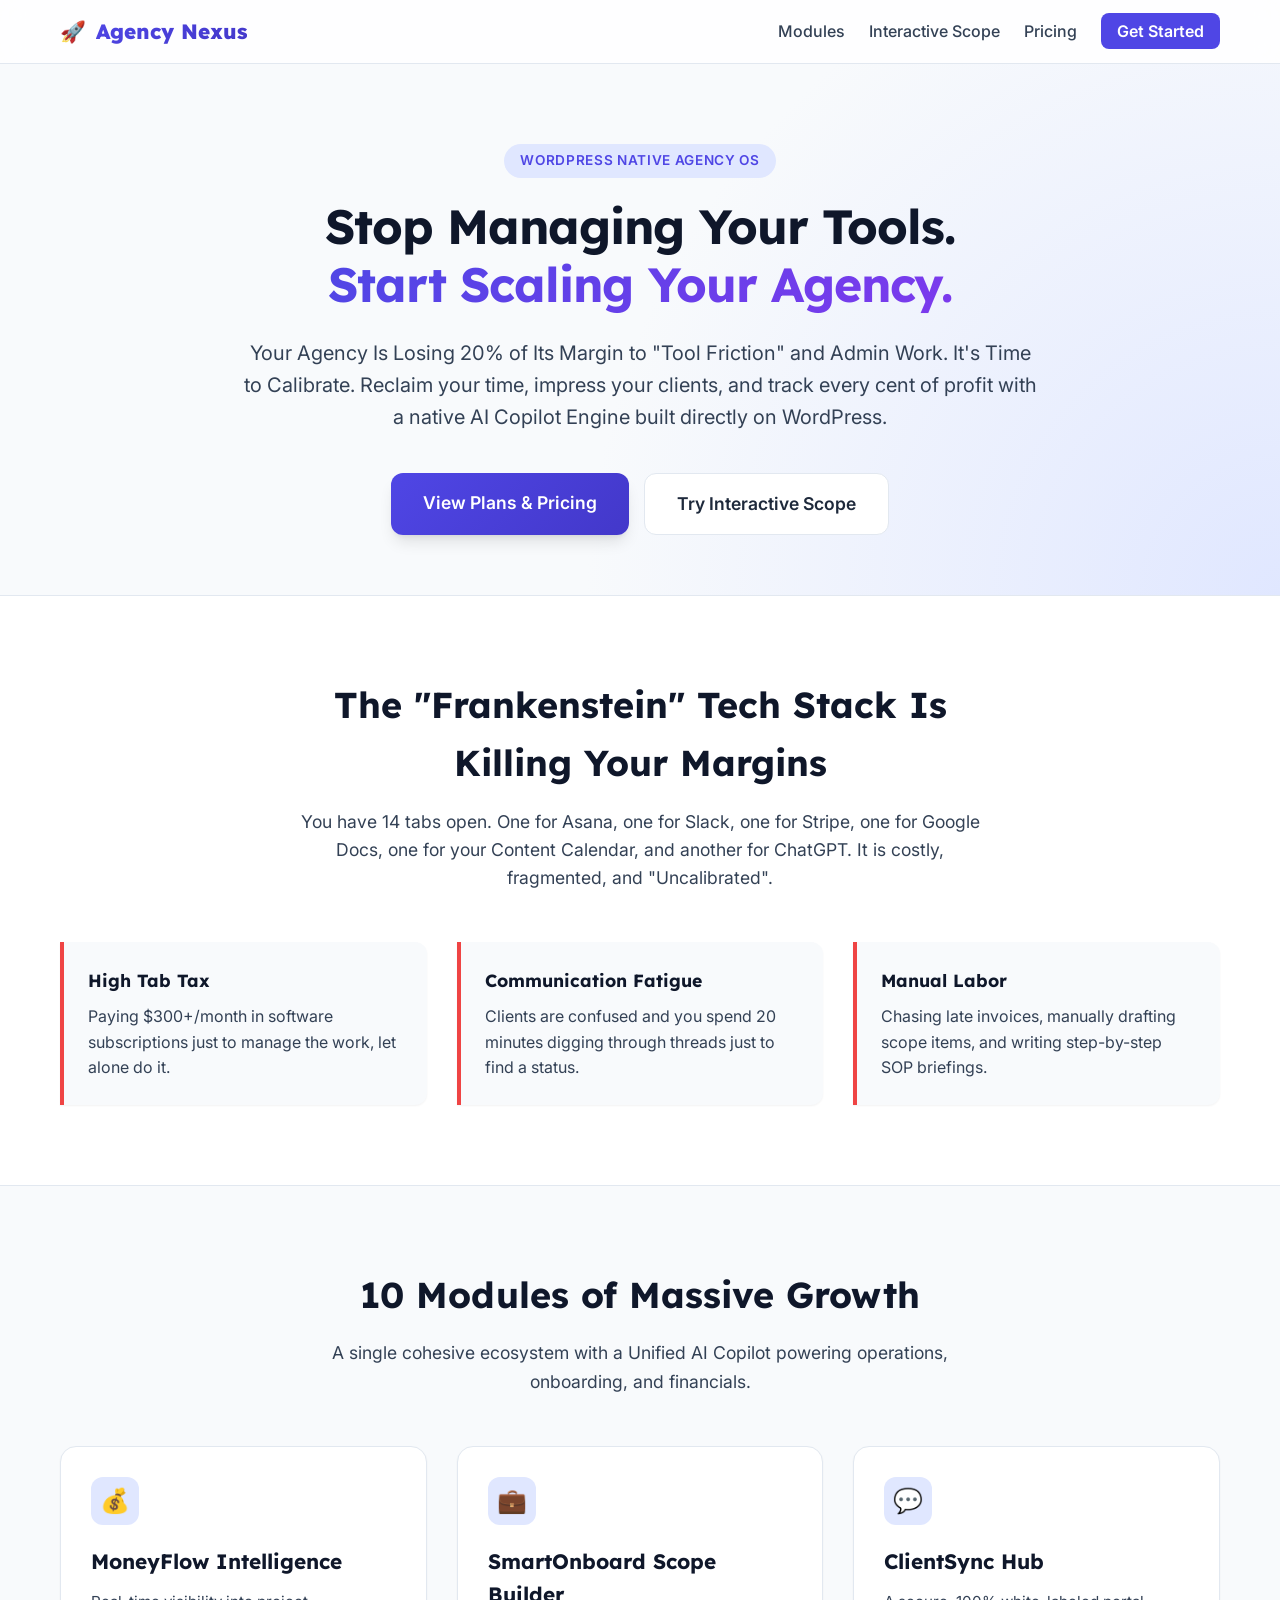
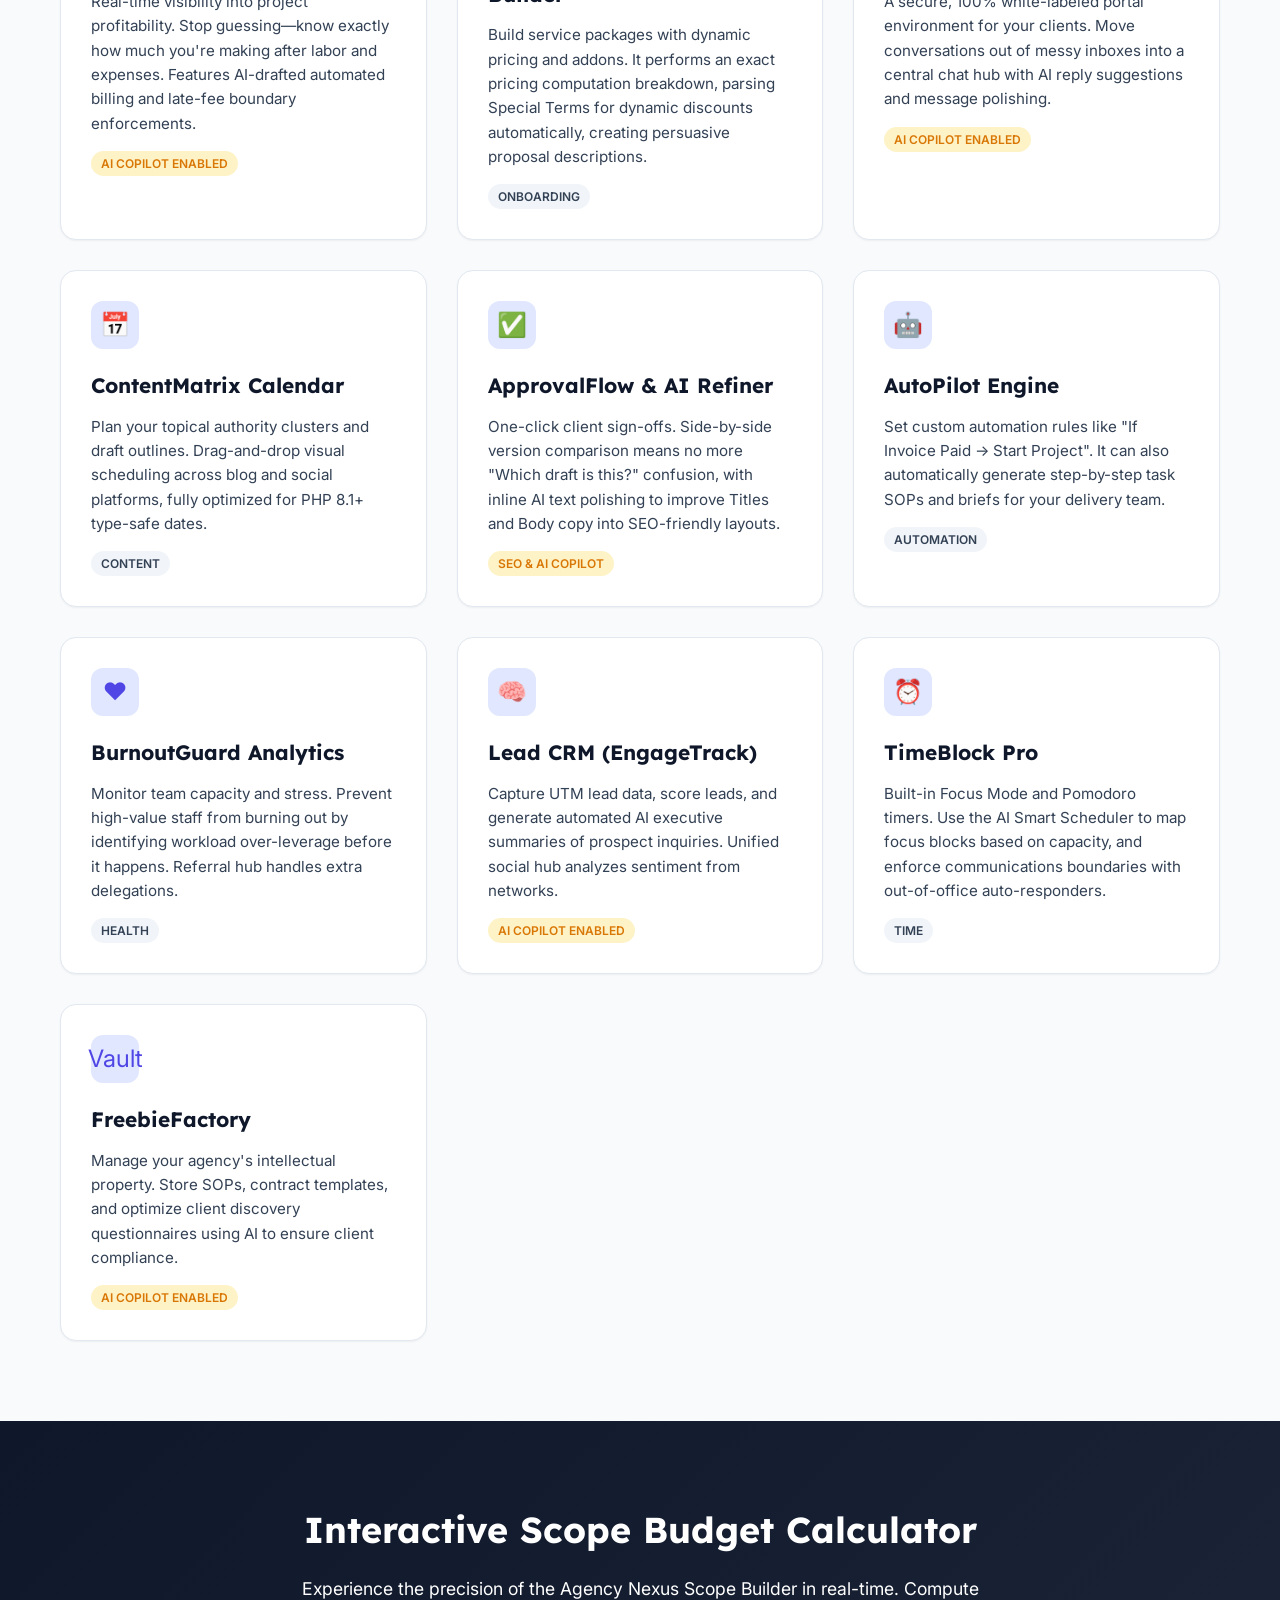
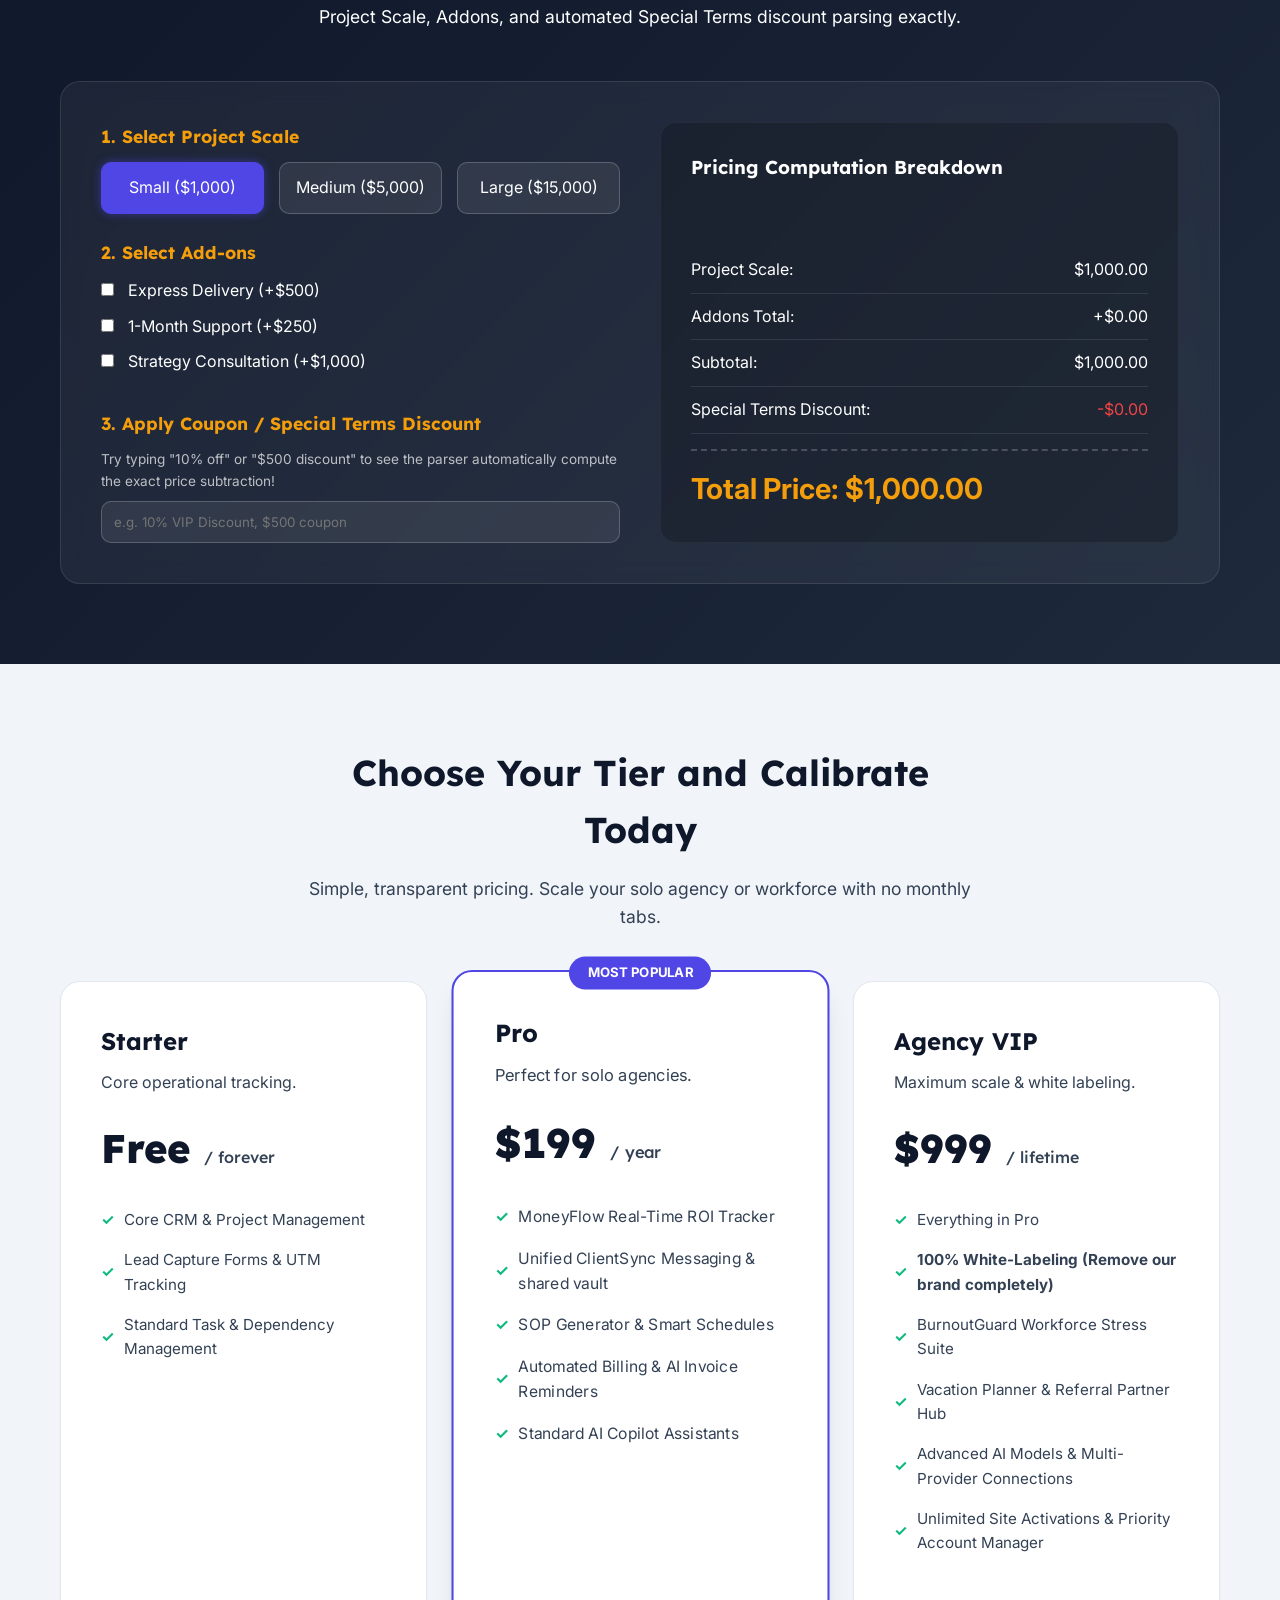
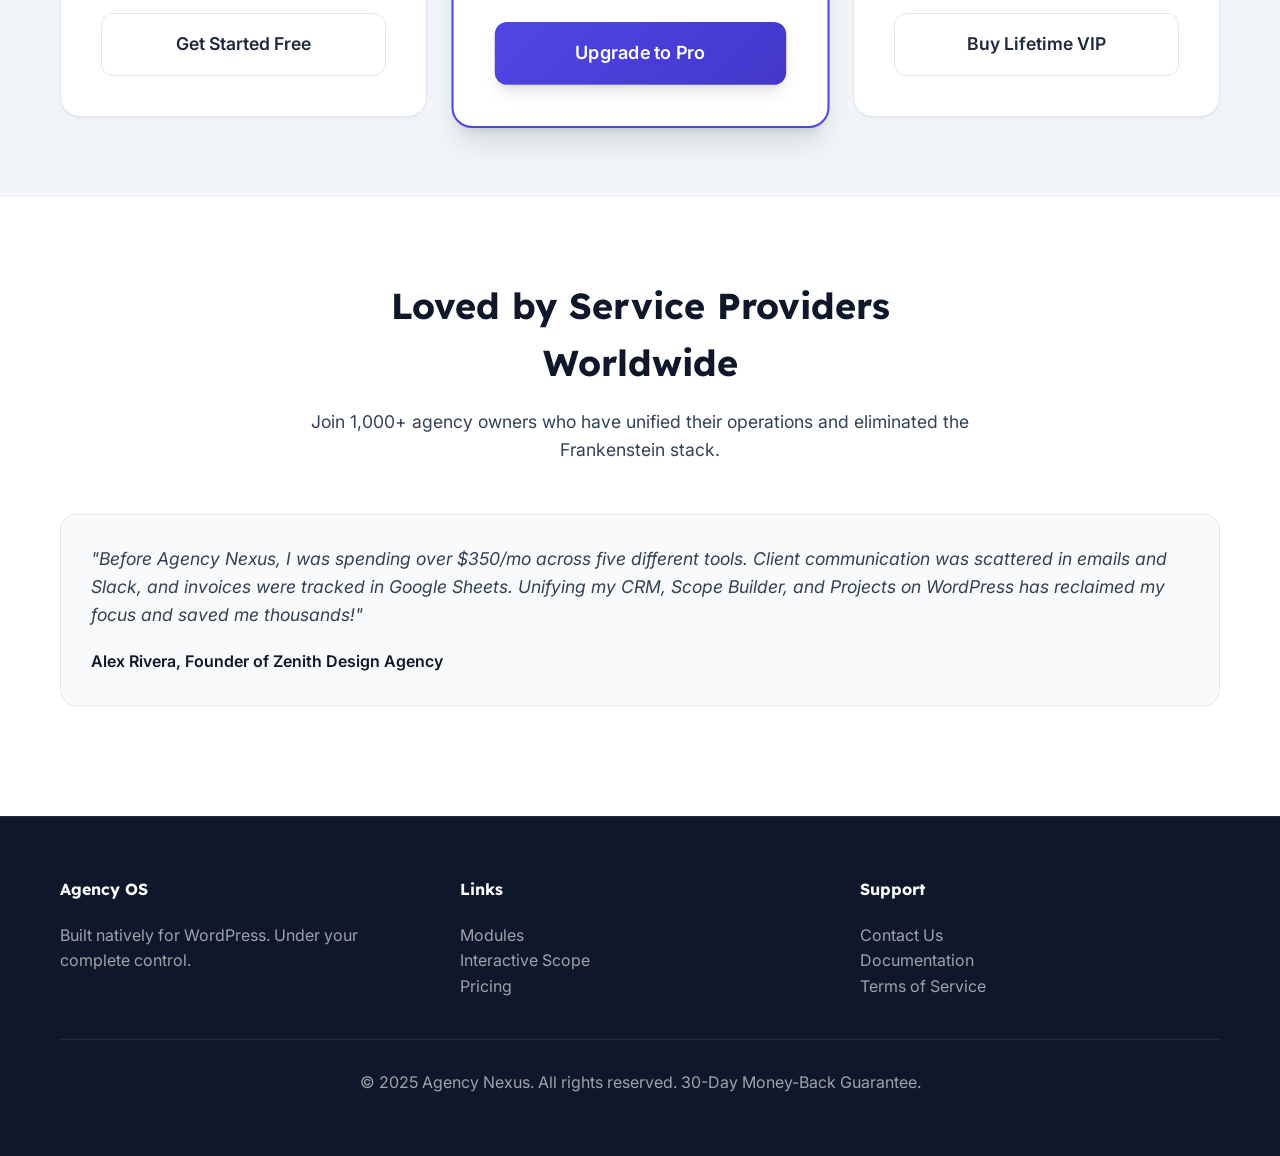
==== sales-marketing/index.html @ b876a7c0 "Comprehensively optimize AI Improve outputs, resolve calendar/invoice deprecations, calculate exact " ====
<!DOCTYPE html>
<html lang="en">
<head>
    <meta charset="UTF-8">
    <meta name="viewport" content="width=device-width, initial-scale=1.0">
    <title>Agency Nexus - The All-in-One Agency OS for WordPress</title>
    <link href="https://fonts.googleapis.com/css2?family=Inter:wght@400;500;600;700&family=Lexend:wght@700;800&display=swap" rel="stylesheet">
    <style>
        :root {
            --slate-50: #f8fafc;
            --slate-100: #f1f5f9;
            --slate-200: #e2e8f0;
            --slate-700: #334155;
            --slate-800: #1e293b;
            --slate-900: #0f172a;
            --indigo-600: #4f46e5;
            --indigo-700: #4338ca;
            --amber-500: #f59e0b;
            --amber-600: #d97706;
            --emerald-500: #10b981;
            --shadow-sm: 0 1px 2px 0 rgb(0 0 0 / 0.05);
            --shadow-md: 0 4px 6px -1px rgb(0 0 0 / 0.1), 0 2px 4px -2px rgb(0 0 0 / 0.1);
            --shadow-lg: 0 10px 15px -3px rgb(0 0 0 / 0.1), 0 4px 6px -4px rgb(0 0 0 / 0.1);
            --shadow-xl: 0 20px 25px -5px rgb(0 0 0 / 0.1), 0 8px 10px -6px rgb(0 0 0 / 0.1);
        }

        * {
            box-sizing: border-box;
            margin: 0;
            padding: 0;
        }

        body {
            font-family: 'Inter', sans-serif;
            color: var(--slate-700);
            background-color: var(--slate-50);
            line-height: 1.6;
            -webkit-font-smoothing: antialiased;
        }

        h1, h2, h3, h4 {
            font-family: 'Lexend', sans-serif;
            color: var(--slate-900);
            font-weight: 700;
        }

        .container {
            max-width: 1200px;
            margin: 0 auto;
            padding: 0 20px;
        }

        /* HEADER */
        header {
            background-color: rgba(255, 255, 255, 0.8);
            backdrop-filter: blur(12px);
            border-bottom: 1px solid var(--slate-200);
            position: sticky;
            top: 0;
            z-index: 50;
            padding: 15px 0;
        }

        header .nav-container {
            display: flex;
            justify-content: space-between;
            align-items: center;
        }

        .logo {
            display: flex;
            align-items: center;
            gap: 10px;
            font-size: 1.3rem;
            color: var(--slate-900);
            text-decoration: none;
            font-family: 'Lexend', sans-serif;
            font-weight: 800;
        }

        .logo span {
            background: linear-gradient(135deg, var(--indigo-600), var(--indigo-700));
            -webkit-background-clip: text;
            -webkit-text-fill-color: transparent;
        }

        header nav a {
            color: var(--slate-700);
            text-decoration: none;
            font-weight: 500;
            margin-left: 20px;
            transition: color 0.2s;
        }

        header nav a:hover {
            color: var(--indigo-600);
        }

        .cta-header-btn {
            background: var(--indigo-600);
            color: white;
            padding: 8px 16px;
            border-radius: 8px;
            text-decoration: none;
            font-weight: 600;
            transition: background-color 0.2s;
        }

        .cta-header-btn:hover {
            background: var(--indigo-700);
            color: white;
        }

        /* HERO SECTION */
        .hero {
            padding: 80px 0 60px 0;
            background: radial-gradient(circle at 100% 100%, #e0e7ff 0%, var(--slate-50) 50%);
            text-align: center;
        }

        .badge-promo {
            display: inline-block;
            background-color: #e0e7ff;
            color: var(--indigo-600);
            font-size: 0.85rem;
            font-weight: 600;
            padding: 6px 16px;
            border-radius: 9999px;
            margin-bottom: 20px;
            letter-spacing: 0.05em;
            text-transform: uppercase;
        }

        .hero h1 {
            font-size: 3rem;
            line-height: 1.2;
            margin-bottom: 24px;
            letter-spacing: -0.02em;
        }

        .hero h1 span {
            background: linear-gradient(135deg, var(--indigo-600), #7c3aed);
            -webkit-background-clip: text;
            -webkit-text-fill-color: transparent;
        }

        .hero p {
            font-size: 1.25rem;
            color: var(--slate-700);
            max-width: 800px;
            margin: 0 auto 40px auto;
        }

        .cta-group {
            display: flex;
            gap: 15px;
            justify-content: center;
            flex-wrap: wrap;
        }

        .btn-primary {
            background: linear-gradient(135deg, var(--indigo-600), var(--indigo-700));
            color: white;
            padding: 16px 32px;
            border-radius: 12px;
            font-size: 1.1rem;
            font-weight: 600;
            text-decoration: none;
            box-shadow: var(--shadow-lg);
            transition: transform 0.2s, box-shadow 0.2s;
        }

        .btn-primary:hover {
            transform: translateY(-2px);
            box-shadow: var(--shadow-xl);
        }

        .btn-secondary {
            background: white;
            color: var(--slate-800);
            border: 1px solid var(--slate-200);
            padding: 16px 32px;
            border-radius: 12px;
            font-size: 1.1rem;
            font-weight: 600;
            text-decoration: none;
            transition: background-color 0.2s, border-color 0.2s;
        }

        .btn-secondary:hover {
            background-color: var(--slate-100);
            border-color: var(--slate-700);
        }

        /* PROBLEM SECTION */
        .problem-section {
            padding: 80px 0;
            background-color: white;
            border-top: 1px solid var(--slate-200);
            border-bottom: 1px solid var(--slate-200);
        }

        .section-header {
            text-align: center;
            max-width: 700px;
            margin: 0 auto 50px auto;
        }

        .section-header h2 {
            font-size: 2.25rem;
            margin-bottom: 16px;
        }

        .section-header p {
            font-size: 1.1rem;
            color: var(--slate-700);
        }

        .problem-grid {
            display: grid;
            grid-template-columns: repeat(auto-fit, minmax(280px, 1fr));
            gap: 30px;
        }

        .problem-card {
            background-color: var(--slate-50);
            border-left: 4px solid #ef4444;
            padding: 24px;
            border-radius: 0 12px 12px 0;
            box-shadow: var(--shadow-sm);
        }

        .problem-card h4 {
            font-size: 1.1rem;
            color: var(--slate-900);
            margin-bottom: 10px;
        }

        /* FEATURES SECTION */
        .features-section {
            padding: 80px 0;
        }

        .features-grid {
            display: grid;
            grid-template-columns: repeat(auto-fit, minmax(340px, 1fr));
            gap: 30px;
        }

        .feature-card {
            background-color: white;
            border: 1px solid var(--slate-200);
            border-radius: 16px;
            padding: 30px;
            box-shadow: var(--shadow-sm);
            transition: transform 0.2s, box-shadow 0.2s;
        }

        .feature-card:hover {
            transform: translateY(-4px);
            box-shadow: var(--shadow-lg);
            border-color: var(--indigo-600);
        }

        .feature-icon {
            display: inline-flex;
            align-items: center;
            justify-content: center;
            width: 48px;
            height: 48px;
            background-color: #e0e7ff;
            color: var(--indigo-600);
            border-radius: 12px;
            font-size: 1.5rem;
            margin-bottom: 20px;
        }

        .feature-card h3 {
            font-size: 1.3rem;
            margin-bottom: 12px;
        }

        .feature-card p {
            color: var(--slate-700);
            font-size: 0.95rem;
        }

        .feature-tag {
            display: inline-block;
            background-color: var(--slate-100);
            color: var(--slate-700);
            font-size: 0.75rem;
            font-weight: 600;
            padding: 3px 10px;
            border-radius: 9999px;
            margin-top: 15px;
            text-transform: uppercase;
        }

        .feature-tag-ai {
            background-color: #fef3c7;
            color: var(--amber-600);
        }

        /* INTERACTIVE SCOPE CALCULATOR */
        .calculator-section {
            padding: 80px 0;
            background: linear-gradient(135deg, var(--slate-900), var(--slate-800));
            color: white;
        }

        .calculator-section h2, .calculator-section p, .calculator-section h3 {
            color: white;
        }

        .calculator-wrapper {
            background-color: rgba(255, 255, 255, 0.05);
            backdrop-filter: blur(10px);
            border: 1px solid rgba(255, 255, 255, 0.1);
            border-radius: 20px;
            padding: 40px;
            margin-top: 40px;
            display: grid;
            grid-template-columns: 1fr 1fr;
            gap: 40px;
        }

        @media (max-width: 768px) {
            .calculator-wrapper {
                grid-template-columns: 1fr;
            }
        }

        .calc-form {
            display: flex;
            flex-direction: column;
            gap: 24px;
        }

        .calc-group h4 {
            font-family: 'Lexend', sans-serif;
            font-size: 1.1rem;
            margin-bottom: 12px;
            color: var(--amber-500);
        }

        .calc-options-grid {
            display: grid;
            grid-template-columns: repeat(3, 1fr);
            gap: 15px;
        }

        .calc-radio {
            position: relative;
        }

        .calc-radio input {
            position: absolute;
            opacity: 0;
            cursor: pointer;
        }

        .calc-radio-label {
            display: block;
            background-color: rgba(255, 255, 255, 0.08);
            border: 1px solid rgba(255, 255, 255, 0.2);
            border-radius: 10px;
            padding: 12px;
            text-align: center;
            cursor: pointer;
            transition: all 0.2s;
        }

        .calc-radio input:checked + .calc-radio-label {
            background-color: var(--indigo-600);
            border-color: var(--indigo-600);
            box-shadow: 0 0 10px rgba(79, 70, 229, 0.5);
        }

        .calc-checkbox {
            display: block;
            margin-bottom: 10px;
            cursor: pointer;
            user-select: none;
        }

        .calc-checkbox input {
            margin-right: 10px;
        }

        .calc-input {
            width: 100%;
            background-color: rgba(255, 255, 255, 0.08);
            border: 1px solid rgba(255, 255, 255, 0.2);
            color: white;
            padding: 12px;
            border-radius: 10px;
            font-family: 'Inter', sans-serif;
        }

        .calc-result-panel {
            background-color: rgba(0, 0, 0, 0.2);
            border-radius: 16px;
            padding: 30px;
            display: flex;
            flex-direction: column;
            justify-content: space-between;
            border: 1px solid rgba(255, 255, 255, 0.05);
        }

        .calc-breakdown-row {
            display: flex;
            justify-content: space-between;
            padding: 10px 0;
            border-bottom: 1px solid rgba(255, 255, 255, 0.1);
        }

        .calc-breakdown-row:last-child {
            border-bottom: none;
        }

        .calc-breakdown-total {
            font-size: 1.8rem;
            color: var(--amber-500);
            font-weight: 700;
            margin-top: 15px;
            padding-top: 15px;
            border-top: 2px dashed rgba(255, 255, 255, 0.2);
        }

        /* PRICING SECTION */
        .pricing-section {
            padding: 80px 0;
            background-color: var(--slate-100);
        }

        .pricing-grid {
            display: grid;
            grid-template-columns: repeat(auto-fit, minmax(300px, 1fr));
            gap: 30px;
            align-items: stretch;
            margin-top: 40px;
        }

        .pricing-card {
            background-color: white;
            border: 1px solid var(--slate-200);
            border-radius: 20px;
            padding: 40px;
            position: relative;
            display: flex;
            flex-direction: column;
            justify-content: space-between;
            box-shadow: var(--shadow-sm);
        }

        .pricing-card.popular {
            border: 2px solid var(--indigo-600);
            transform: scale(1.03);
            box-shadow: var(--shadow-xl);
            z-index: 10;
        }

        @media (max-width: 768px) {
            .pricing-card.popular {
                transform: none;
            }
        }

        .popular-badge {
            position: absolute;
            top: -15px;
            left: 50%;
            transform: translateX(-50%);
            background-color: var(--indigo-600);
            color: white;
            font-size: 0.8rem;
            font-weight: 700;
            padding: 6px 18px;
            border-radius: 9999px;
            text-transform: uppercase;
        }

        .pricing-header h3 {
            font-size: 1.5rem;
            margin-bottom: 10px;
        }

        .pricing-price {
            font-size: 2.5rem;
            font-weight: 800;
            color: var(--slate-900);
            margin: 20px 0;
            font-family: 'Lexend', sans-serif;
        }

        .pricing-price span {
            font-size: 1rem;
            font-weight: 500;
            color: var(--slate-700);
        }

        .pricing-features {
            list-style: none;
            margin-bottom: 30px;
            flex-grow: 1;
        }

        .pricing-features li {
            padding: 8px 0;
            display: flex;
            align-items: center;
            gap: 10px;
            font-size: 0.95rem;
        }

        .pricing-features li::before {
            content: '✓';
            color: var(--emerald-500);
            font-weight: 700;
        }

        /* TESTIMONIALS */
        .testimonials {
            padding: 80px 0;
            background-color: white;
        }

        .testimonial-card {
            background-color: var(--slate-50);
            border: 1px solid var(--slate-200);
            border-radius: 16px;
            padding: 30px;
            margin-bottom: 30px;
        }

        .testimonial-text {
            font-style: italic;
            margin-bottom: 20px;
            font-size: 1.1rem;
        }

        .testimonial-author {
            font-weight: 600;
            color: var(--slate-900);
        }

        /* FOOTER */
        footer {
            background-color: var(--slate-900);
            color: rgba(255, 255, 255, 0.6);
            padding: 60px 0;
            border-top: 1px solid var(--slate-800);
        }

        footer h4 {
            color: white;
            margin-bottom: 20px;
        }

        footer a {
            color: rgba(255, 255, 255, 0.6);
            text-decoration: none;
            transition: color 0.2s;
        }

        footer a:hover {
            color: white;
        }

        footer .footer-grid {
            display: grid;
            grid-template-columns: repeat(auto-fit, minmax(200px, 1fr));
            gap: 40px;
            margin-bottom: 40px;
        }

        footer .footer-bottom {
            text-align: center;
            border-top: 1px solid var(--slate-800);
            padding-top: 30px;
        }
    </style>
</head>
<body>

    <!-- HEADER -->
    <header>
        <div class="container nav-container">
            <a href="#" class="logo">🚀 <span>Agency Nexus</span></a>
            <nav>
                <a href="#features">Modules</a>
                <a href="#calculator">Interactive Scope</a>
                <a href="#pricing">Pricing</a>
                <a href="#pricing" class="cta-header-btn">Get Started</a>
            </nav>
        </div>
    </header>

    <!-- HERO -->
    <section class="hero">
        <div class="container">
            <span class="badge-promo">WordPress Native Agency OS</span>
            <h1>Stop Managing Your Tools.<br><span>Start Scaling Your Agency.</span></h1>
            <p>Your Agency Is Losing 20% of Its Margin to "Tool Friction" and Admin Work. It's Time to Calibrate. Reclaim your time, impress your clients, and track every cent of profit with a native AI Copilot Engine built directly on WordPress.</p>
            <div class="cta-group">
                <a href="#pricing" class="btn-primary">View Plans & Pricing</a>
                <a href="#calculator" class="btn-secondary">Try Interactive Scope</a>
            </div>
        </div>
    </section>

    <!-- PROBLEM -->
    <section class="problem-section">
        <div class="container">
            <div class="section-header">
                <h2>The "Frankenstein" Tech Stack Is Killing Your Margins</h2>
                <p>You have 14 tabs open. One for Asana, one for Slack, one for Stripe, one for Google Docs, one for your Content Calendar, and another for ChatGPT. It is costly, fragmented, and "Uncalibrated".</p>
            </div>
            <div class="problem-grid">
                <div class="problem-card">
                    <h4>High Tab Tax</h4>
                    <p>Paying $300+/month in software subscriptions just to manage the work, let alone do it.</p>
                </div>
                <div class="problem-card">
                    <h4>Communication Fatigue</h4>
                    <p>Clients are confused and you spend 20 minutes digging through threads just to find a status.</p>
                </div>
                <div class="problem-card">
                    <h4>Manual Labor</h4>
                    <p>Chasing late invoices, manually drafting scope items, and writing step-by-step SOP briefings.</p>
                </div>
            </div>
        </div>
    </section>

    <!-- FEATURES -->
    <section id="features" class="features-section">
        <div class="container">
            <div class="section-header">
                <h2>10 Modules of Massive Growth</h2>
                <p>A single cohesive ecosystem with a Unified AI Copilot powering operations, onboarding, and financials.</p>
            </div>
            <div class="features-grid">
                <div class="feature-card">
                    <div class="feature-icon">💰</div>
                    <h3>MoneyFlow Intelligence</h3>
                    <p>Real-time visibility into project profitability. Stop guessing—know exactly how much you're making after labor and expenses. Features AI-drafted automated billing and late-fee boundary enforcements.</p>
                    <span class="feature-tag feature-tag-ai">AI CoPilot Enabled</span>
                </div>
                <div class="feature-card">
                    <div class="feature-icon">💼</div>
                    <h3>SmartOnboard Scope Builder</h3>
                    <p>Build service packages with dynamic pricing and addons. It performs an exact pricing computation breakdown, parsing Special Terms for dynamic discounts automatically, creating persuasive proposal descriptions.</p>
                    <span class="feature-tag">Onboarding</span>
                </div>
                <div class="feature-card">
                    <div class="feature-icon">💬</div>
                    <h3>ClientSync Hub</h3>
                    <p>A secure, 100% white-labeled portal environment for your clients. Move conversations out of messy inboxes into a central chat hub with AI reply suggestions and message polishing.</p>
                    <span class="feature-tag feature-tag-ai">AI CoPilot Enabled</span>
                </div>
                <div class="feature-card">
                    <div class="feature-icon">📅</div>
                    <h3>ContentMatrix Calendar</h3>
                    <p>Plan your topical authority clusters and draft outlines. Drag-and-drop visual scheduling across blog and social platforms, fully optimized for PHP 8.1+ type-safe dates.</p>
                    <span class="feature-tag">Content</span>
                </div>
                <div class="feature-card">
                    <div class="feature-icon">✅</div>
                    <h3>ApprovalFlow & AI Refiner</h3>
                    <p>One-click client sign-offs. Side-by-side version comparison means no more "Which draft is this?" confusion, with inline AI text polishing to improve Titles and Body copy into SEO-friendly layouts.</p>
                    <span class="feature-tag feature-tag-ai">SEO & AI CoPilot</span>
                </div>
                <div class="feature-card">
                    <div class="feature-icon">🤖</div>
                    <h3>AutoPilot Engine</h3>
                    <p>Set custom automation rules like "If Invoice Paid -> Start Project". It can also automatically generate step-by-step task SOPs and briefs for your delivery team.</p>
                    <span class="feature-tag">Automation</span>
                </div>
                <div class="feature-card">
                    <div class="feature-icon">❤️</div>
                    <h3>BurnoutGuard Analytics</h3>
                    <p>Monitor team capacity and stress. Prevent high-value staff from burning out by identifying workload over-leverage before it happens. Referral hub handles extra delegations.</p>
                    <span class="feature-tag">Health</span>
                </div>
                <div class="feature-card">
                    <div class="feature-icon">🧠</div>
                    <h3>Lead CRM (EngageTrack)</h3>
                    <p>Capture UTM lead data, score leads, and generate automated AI executive summaries of prospect inquiries. Unified social hub analyzes sentiment from networks.</p>
                    <span class="feature-tag feature-tag-ai">AI CoPilot Enabled</span>
                </div>
                <div class="feature-card">
                    <div class="feature-icon">⏰</div>
                    <h3>TimeBlock Pro</h3>
                    <p>Built-in Focus Mode and Pomodoro timers. Use the AI Smart Scheduler to map focus blocks based on capacity, and enforce communications boundaries with out-of-office auto-responders.</p>
                    <span class="feature-tag">Time</span>
                </div>
                <div class="feature-card">
                    <div class="feature-icon">Vault</div>
                    <h3>FreebieFactory</h3>
                    <p>Manage your agency's intellectual property. Store SOPs, contract templates, and optimize client discovery questionnaires using AI to ensure client compliance.</p>
                    <span class="feature-tag feature-tag-ai">AI CoPilot Enabled</span>
                </div>
            </div>
        </div>
    </section>

    <!-- CALCULATOR -->
    <section id="calculator" class="calculator-section">
        <div class="container">
            <div class="section-header">
                <h2>Interactive Scope Budget Calculator</h2>
                <p>Experience the precision of the Agency Nexus Scope Builder in real-time. Compute Project Scale, Addons, and automated Special Terms discount parsing exactly.</p>
            </div>
            <div class="calculator-wrapper">
                <div class="calc-form">
                    <div class="calc-group">
                        <h4>1. Select Project Scale</h4>
                        <div class="calc-options-grid">
                            <label class="calc-radio">
                                <input type="radio" name="calc-scale" value="small" data-price="1000" checked>
                                <span class="calc-radio-label">Small ($1,000)</span>
                            </label>
                            <label class="calc-radio">
                                <input type="radio" name="calc-scale" value="medium" data-price="5000">
                                <span class="calc-radio-label">Medium ($5,000)</span>
                            </label>
                            <label class="calc-radio">
                                <input type="radio" name="calc-scale" value="large" data-price="15000">
                                <span class="calc-radio-label">Large ($15,000)</span>
                            </label>
                        </div>
                    </div>

                    <div class="calc-group">
                        <h4>2. Select Add-ons</h4>
                        <label class="calc-checkbox">
                            <input type="checkbox" class="calc-addon" data-price="500"> Express Delivery (+$500)
                        </label>
                        <label class="calc-checkbox">
                            <input type="checkbox" class="calc-addon" data-price="250"> 1-Month Support (+$250)
                        </label>
                        <label class="calc-checkbox">
                            <input type="checkbox" class="calc-addon" data-price="1000"> Strategy Consultation (+$1,000)
                        </label>
                    </div>

                    <div class="calc-group">
                        <h4>3. Apply Coupon / Special Terms Discount</h4>
                        <p style="font-size: 0.85rem; color: rgba(255,255,255,0.7); margin-bottom: 8px;">Try typing "10% off" or "$500 discount" to see the parser automatically compute the exact price subtraction!</p>
                        <input type="text" id="calc-special-terms" class="calc-input" placeholder="e.g. 10% VIP Discount, $500 coupon">
                    </div>
                </div>

                <div class="calc-result-panel">
                    <h3>Pricing Computation Breakdown</h3>
                    <div style="margin-top: 20px;">
                        <div class="calc-breakdown-row">
                            <span>Project Scale:</span>
                            <span id="res-scale">$1,000.00</span>
                        </div>
                        <div class="calc-breakdown-row">
                            <span>Addons Total:</span>
                            <span id="res-addons">+$0.00</span>
                        </div>
                        <div class="calc-breakdown-row">
                            <span>Subtotal:</span>
                            <span id="res-subtotal">$1,000.00</span>
                        </div>
                        <div class="calc-breakdown-row">
                            <span>Special Terms Discount:</span>
                            <span id="res-discount" style="color: #ef4444;">-$0.00</span>
                        </div>
                        <div class="calc-breakdown-total">
                            <span>Total Price:</span>
                            <span id="res-total">$1,000.00</span>
                        </div>
                    </div>
                </div>
            </div>
        </div>
    </section>

    <!-- PRICING -->
    <section id="pricing" class="pricing-section">
        <div class="container">
            <div class="section-header">
                <h2>Choose Your Tier and Calibrate Today</h2>
                <p>Simple, transparent pricing. Scale your solo agency or workforce with no monthly tabs.</p>
            </div>
            <div class="pricing-grid">
                <div class="pricing-card">
                    <div class="pricing-header">
                        <h3>Starter</h3>
                        <p>Core operational tracking.</p>
                        <div class="pricing-price">Free <span>/ forever</span></div>
                    </div>
                    <ul class="pricing-features">
                        <li>Core CRM & Project Management</li>
                        <li>Lead Capture Forms & UTM Tracking</li>
                        <li>Standard Task & Dependency Management</li>
                    </ul>
                    <a href="#" class="btn-secondary" style="text-align: center; margin-top: 20px;">Get Started Free</a>
                </div>

                <div class="pricing-card popular">
                    <div class="popular-badge">Most Popular</div>
                    <div class="pricing-header">
                        <h3>Pro</h3>
                        <p>Perfect for solo agencies.</p>
                        <div class="pricing-price">$199 <span>/ year</span></div>
                    </div>
                    <ul class="pricing-features">
                        <li>MoneyFlow Real-Time ROI Tracker</li>
                        <li>Unified ClientSync Messaging & shared vault</li>
                        <li>SOP Generator & Smart Schedules</li>
                        <li>Automated Billing & AI Invoice Reminders</li>
                        <li>Standard AI Copilot Assistants</li>
                    </ul>
                    <a href="#" class="btn-primary" style="text-align: center; margin-top: 20px;">Upgrade to Pro</a>
                </div>

                <div class="pricing-card">
                    <div class="pricing-header">
                        <h3>Agency VIP</h3>
                        <p>Maximum scale & white labeling.</p>
                        <div class="pricing-price">$999 <span>/ lifetime</span></div>
                    </div>
                    <ul class="pricing-features">
                        <li>Everything in Pro</li>
                        <li><strong>100% White-Labeling (Remove our brand completely)</strong></li>
                        <li>BurnoutGuard Workforce Stress Suite</li>
                        <li>Vacation Planner & Referral Partner Hub</li>
                        <li>Advanced AI Models & Multi-Provider Connections</li>
                        <li>Unlimited Site Activations & Priority Account Manager</li>
                    </ul>
                    <a href="#" class="btn-secondary" style="text-align: center; margin-top: 20px;">Buy Lifetime VIP</a>
                </div>
            </div>
        </div>
    </section>

    <!-- TESTIMONIALS -->
    <section class="testimonials">
        <div class="container">
            <div class="section-header">
                <h2>Loved by Service Providers Worldwide</h2>
                <p>Join 1,000+ agency owners who have unified their operations and eliminated the Frankenstein stack.</p>
            </div>
            <div class="testimonial-card">
                <p class="testimonial-text">"Before Agency Nexus, I was spending over $350/mo across five different tools. Client communication was scattered in emails and Slack, and invoices were tracked in Google Sheets. Unifying my CRM, Scope Builder, and Projects on WordPress has reclaimed my focus and saved me thousands!"</p>
                <div class="testimonial-author">Alex Rivera, Founder of Zenith Design Agency</div>
            </div>
        </div>
    </section>

    <!-- FOOTER -->
    <footer>
        <div class="container">
            <div class="footer-grid">
                <div>
                    <h4>Agency OS</h4>
                    <p>Built natively for WordPress. Under your complete control.</p>
                </div>
                <div>
                    <h4>Links</h4>
                    <a href="#features">Modules</a><br>
                    <a href="#calculator">Interactive Scope</a><br>
                    <a href="#pricing">Pricing</a>
                </div>
                <div>
                    <h4>Support</h4>
                    <a href="#">Contact Us</a><br>
                    <a href="#">Documentation</a><br>
                    <a href="#">Terms of Service</a>
                </div>
            </div>
            <div class="footer-bottom">
                <p>&copy; 2025 Agency Nexus. All rights reserved. 30-Day Money-Back Guarantee.</p>
            </div>
        </div>
    </footer>

    <!-- INTERACTIVE SCRIPT -->
    <script>
        document.addEventListener('DOMContentLoaded', function() {
            const scaleInputs = document.querySelectorAll('input[name="calc-scale"]');
            const addonCheckboxes = document.querySelectorAll('.calc-addon');
            const specialTermsInput = document.getElementById('calc-special-terms');

            const resScale = document.getElementById('res-scale');
            const resAddons = document.getElementById('res-addons');
            const resSubtotal = document.getElementById('res-subtotal');
            const resDiscount = document.getElementById('res-discount');
            const resTotal = document.getElementById('res-total');

            function updatePrice() {
                // 1. Get scale price
                let scalePrice = 0;
                let scaleLabel = '';
                scaleInputs.forEach(input => {
                    if (input.checked) {
                        scalePrice = parseFloat(input.dataset.price);
                        scaleLabel = input.nextElementSibling.textContent;
                    }
                });

                // 2. Get addons total
                let addonsTotal = 0;
                addonCheckboxes.forEach(checkbox => {
                    if (checkbox.checked) {
                        addonsTotal += parseFloat(checkbox.dataset.price);
                    }
                });

                // 3. Subtotal
                let subtotal = scalePrice + addonsTotal;

                // 4. Parse special terms discount
                let specialTerms = specialTermsInput.value.trim();
                let discount = 0;
                if (specialTerms) {
                    // Check for percentage (e.g. 10%)
                    let percentageMatch = specialTerms.match(/(\d+)\s*%/i);
                    if (percentageMatch) {
                        let percentage = parseFloat(percentageMatch[1]);
                        discount = subtotal * (percentage / 100);
                    } else {
                        // Check for flat discount (e.g. $500 or 500)
                        let flatMatch = specialTerms.match(/\$\s*(\d+(\.\d{2})?)/i) || specialTerms.match(/(\d+(\.\d{2})?)\s*(off|discount)/i);
                        if (flatMatch) {
                            discount = parseFloat(flatMatch[1]);
                        }
                    }
                }

                // 5. Compute total price
                let totalPrice = Math.max(0, subtotal - discount);

                // Update DOM
                resScale.textContent = `$${scalePrice.toLocaleString(undefined, {minimumFractionDigits: 2, maximumFractionDigits: 2})}`;
                resAddons.textContent = `+$${addonsTotal.toLocaleString(undefined, {minimumFractionDigits: 2, maximumFractionDigits: 2})}`;
                resSubtotal.textContent = `$${subtotal.toLocaleString(undefined, {minimumFractionDigits: 2, maximumFractionDigits: 2})}`;
                resDiscount.textContent = `-$${discount.toLocaleString(undefined, {minimumFractionDigits: 2, maximumFractionDigits: 2})}`;
                resTotal.textContent = `$${totalPrice.toLocaleString(undefined, {minimumFractionDigits: 2, maximumFractionDigits: 2})}`;
            }

            // Bind Event Listeners
            scaleInputs.forEach(input => input.addEventListener('change', updatePrice));
            addonCheckboxes.forEach(checkbox => checkbox.addEventListener('change', updatePrice));
            specialTermsInput.addEventListener('input', updatePrice);

            // Initial computation
            updatePrice();
        });
    </script>
</body>
</html>
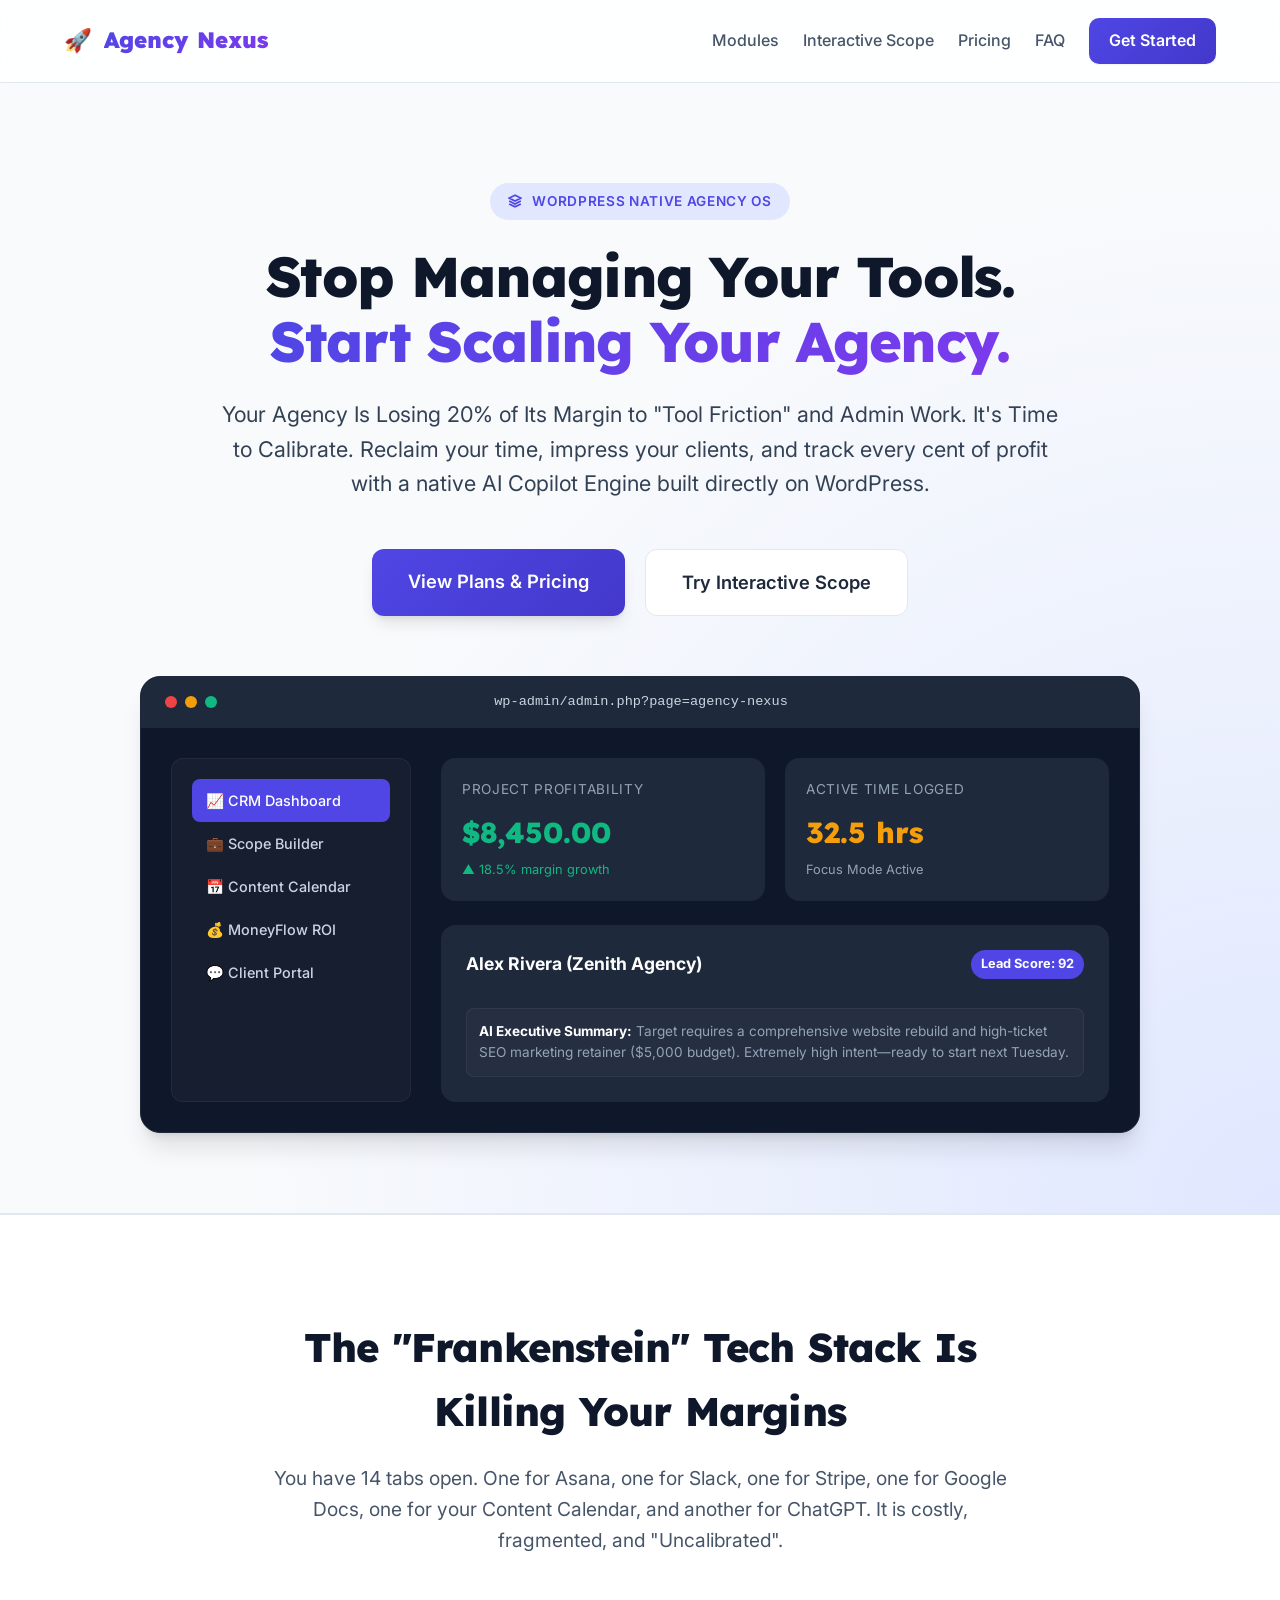
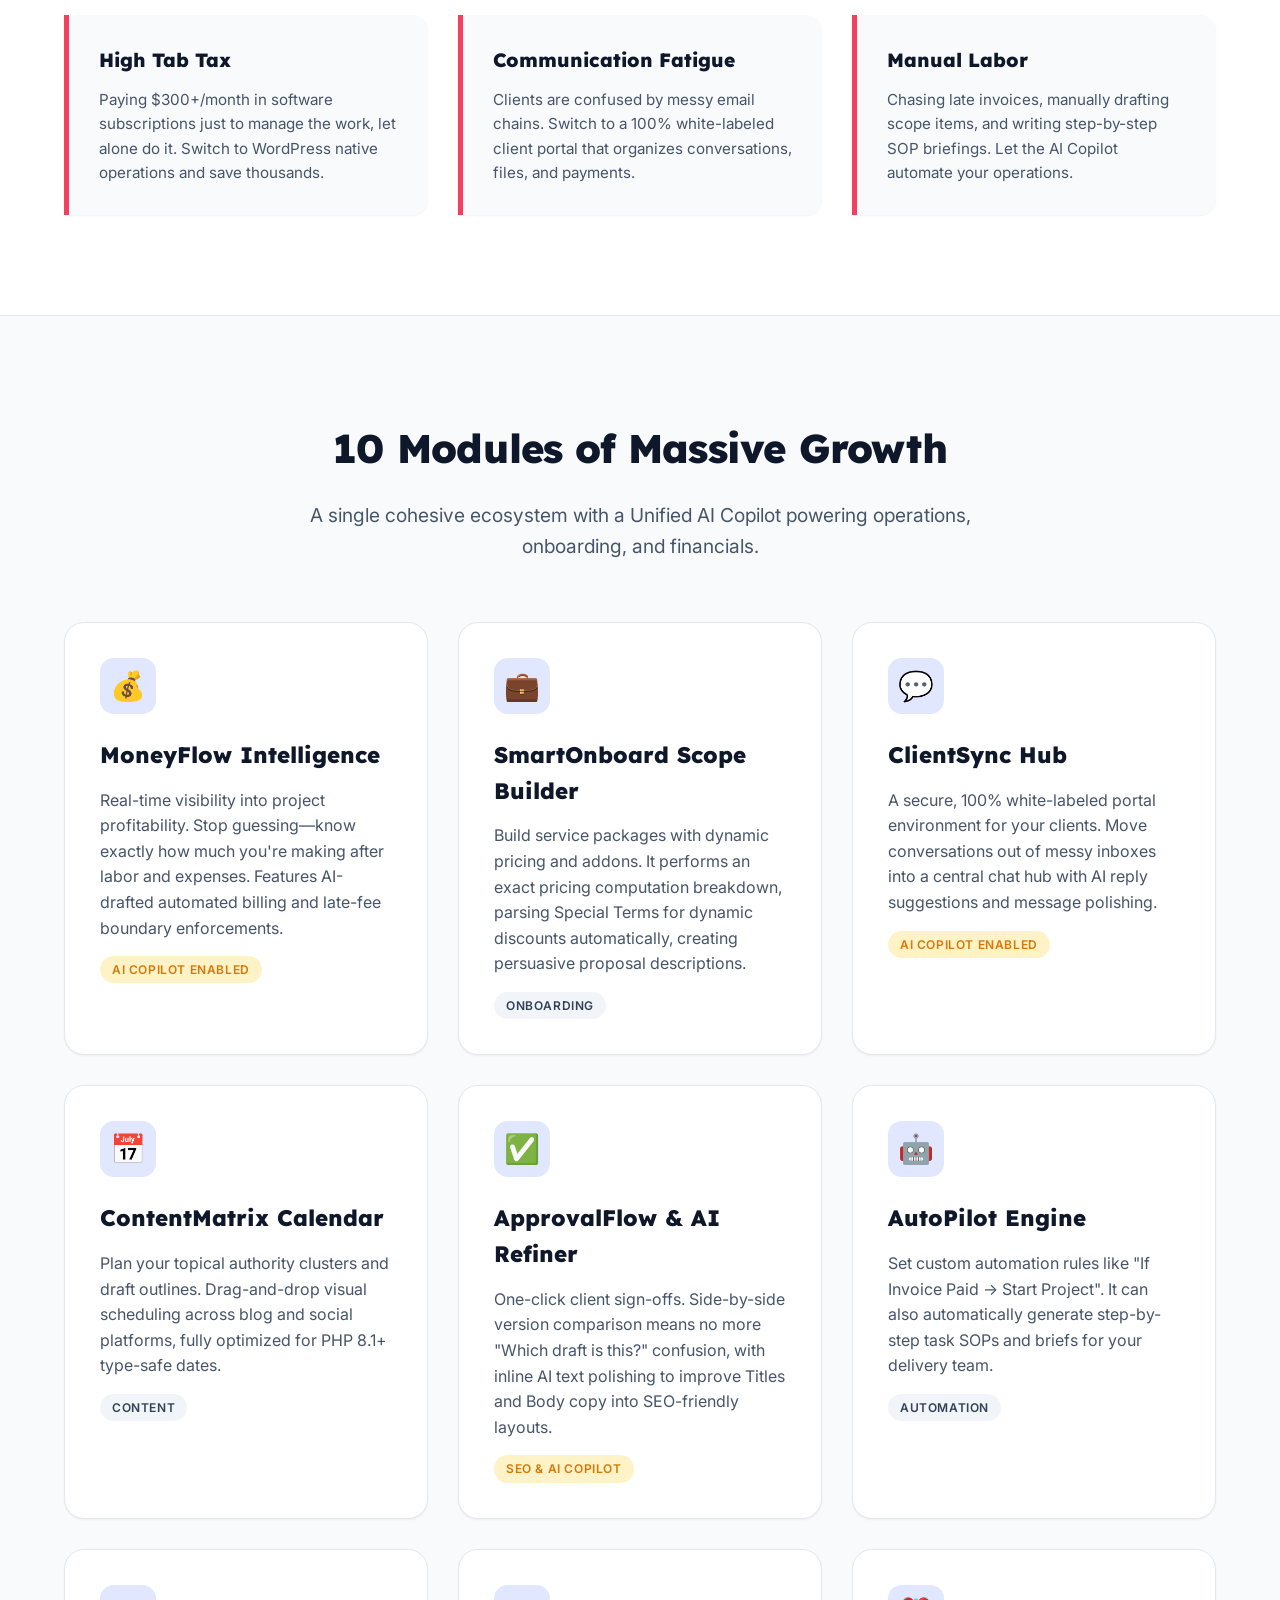
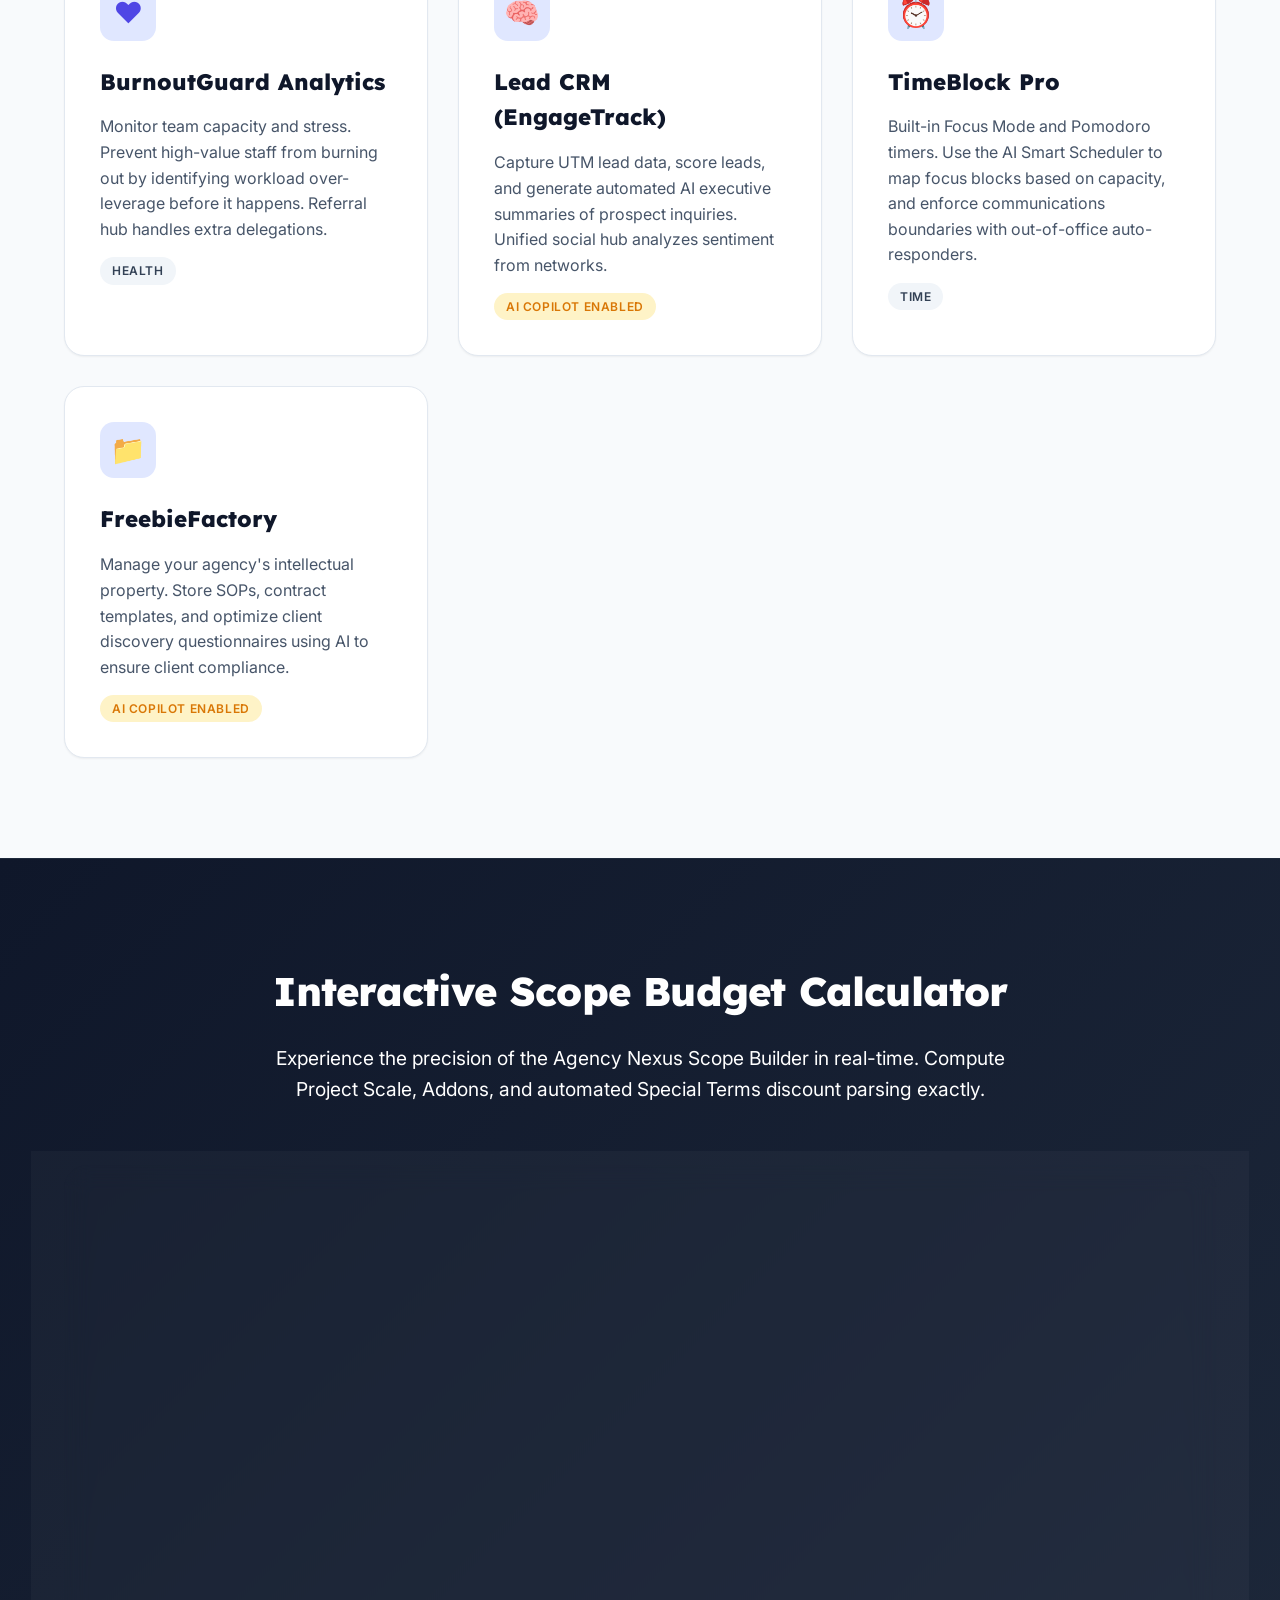
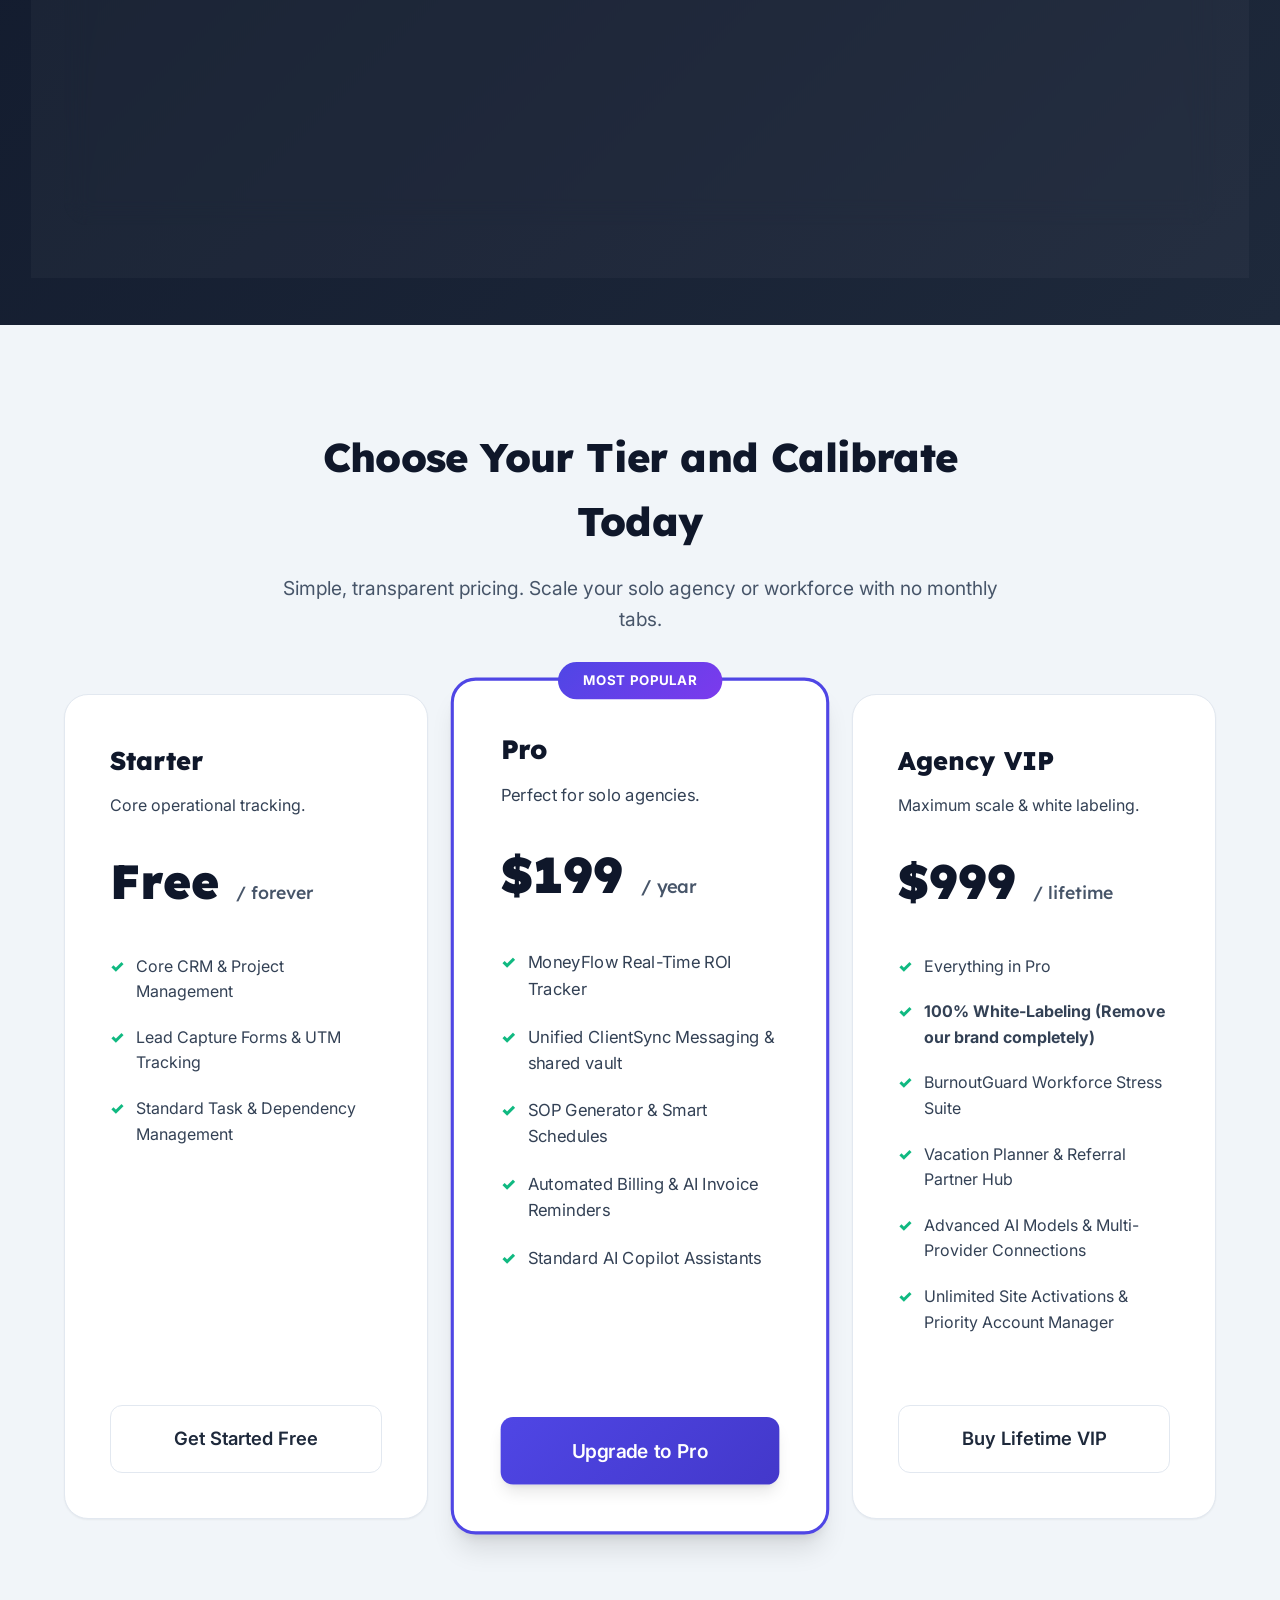
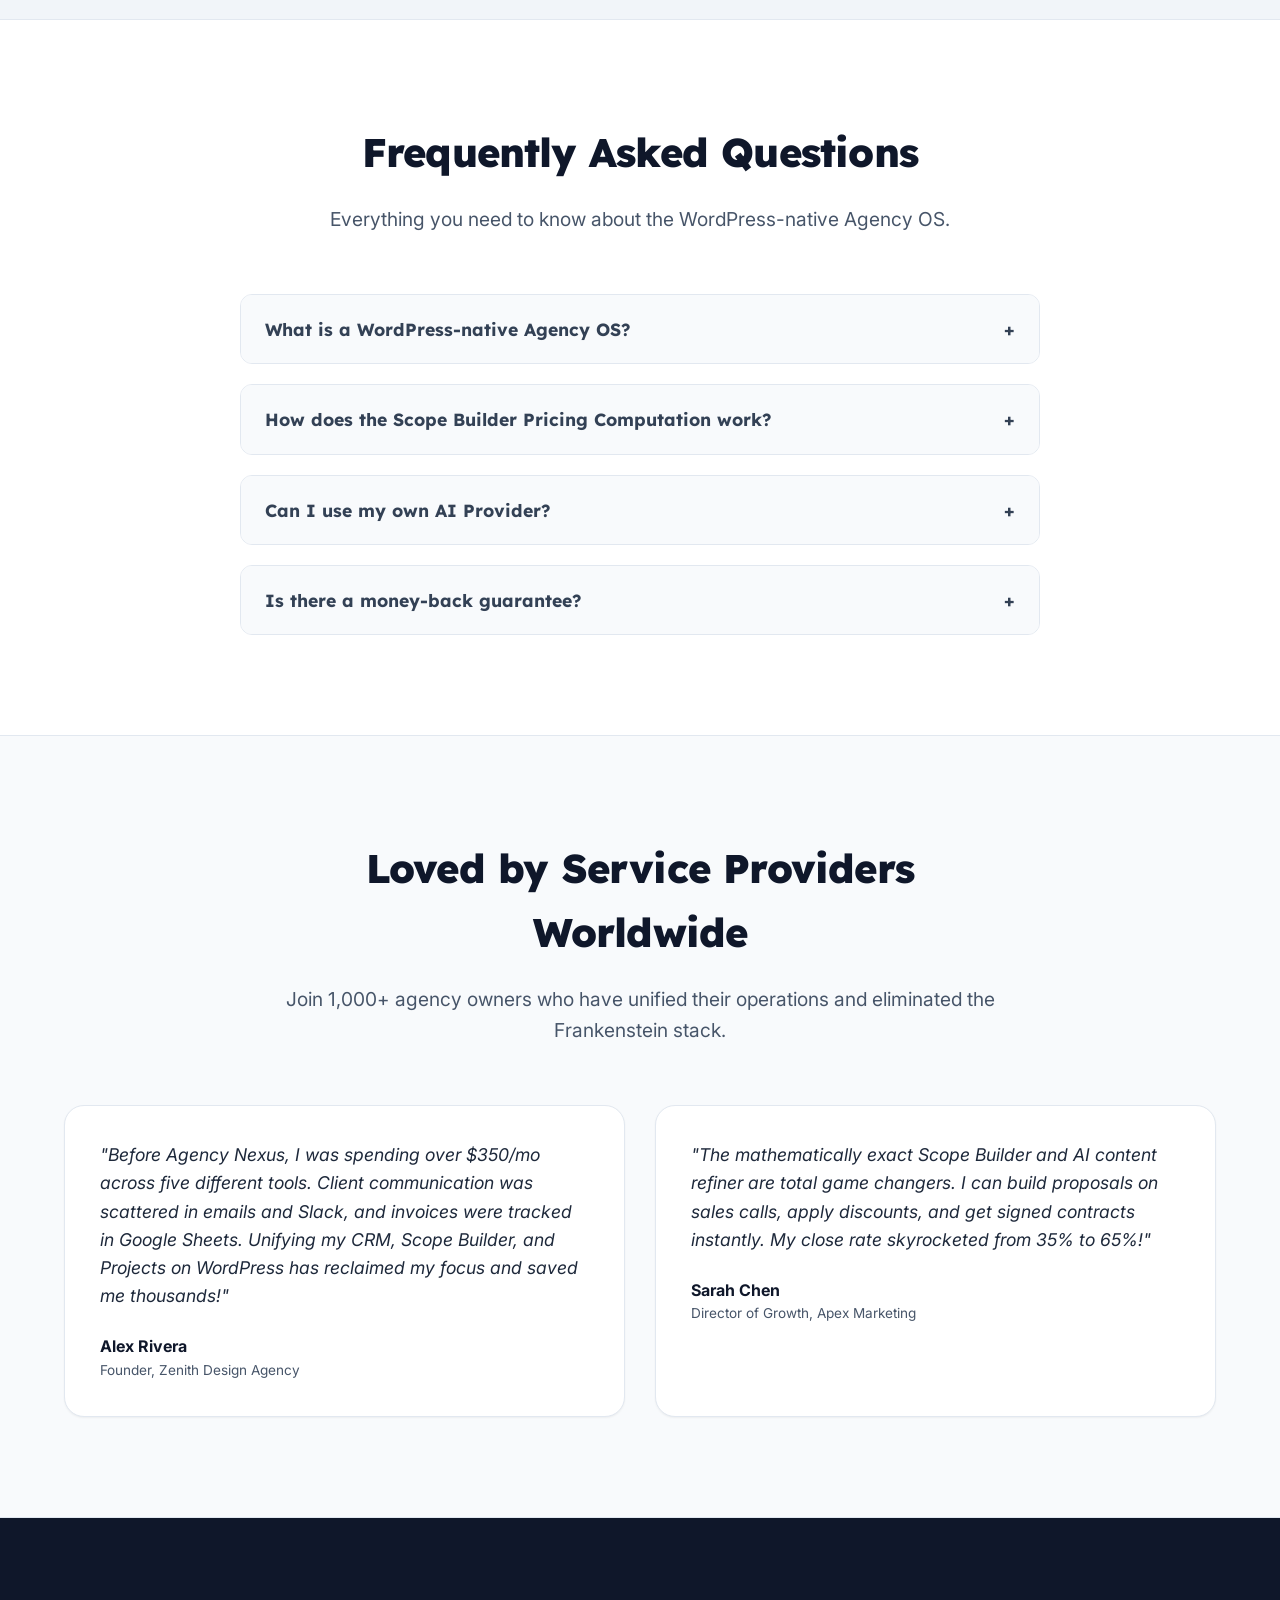
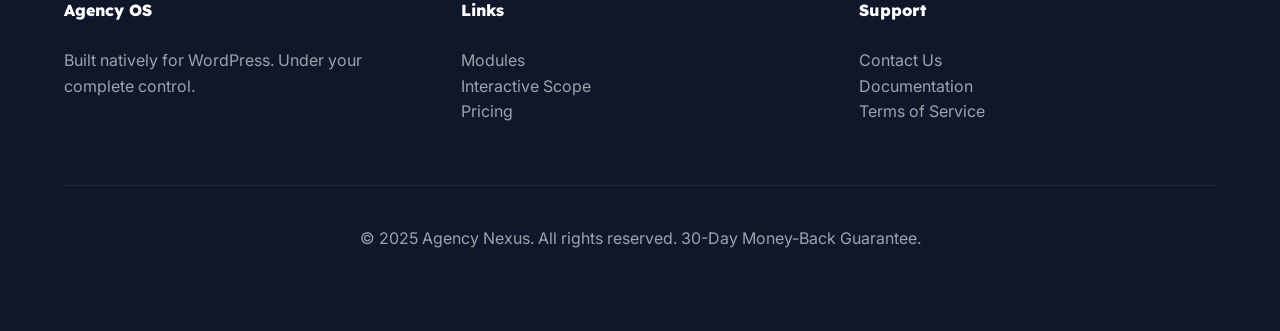
==== commit a92267ad: "Comprehensively optimize AI Improve outputs, resolve calendar and invoice deprecation warnings, calc" ====
--- a/sales-marketing/index.html
+++ b/sales-marketing/index.html
@@ -3,21 +3,26 @@
 <head>
     <meta charset="UTF-8">
     <meta name="viewport" content="width=device-width, initial-scale=1.0">
-    <title>Agency Nexus - The All-in-One Agency OS for WordPress</title>
-    <link href="https://fonts.googleapis.com/css2?family=Inter:wght@400;500;600;700&family=Lexend:wght@700;800&display=swap" rel="stylesheet">
+    <title>Agency Nexus - The Ultimate Agency OS for WordPress</title>
+    <link href="https://fonts.googleapis.com/css2?family=Inter:wght@400;500;600;700&family=Lexend:wght@700;800;900&display=swap" rel="stylesheet">
     <style>
         :root {
             --slate-50: #f8fafc;
             --slate-100: #f1f5f9;
             --slate-200: #e2e8f0;
+            --slate-300: #cbd5e1;
+            --slate-600: #475569;
             --slate-700: #334155;
             --slate-800: #1e293b;
             --slate-900: #0f172a;
+            --indigo-500: #6366f1;
             --indigo-600: #4f46e5;
             --indigo-700: #4338ca;
             --amber-500: #f59e0b;
             --amber-600: #d97706;
             --emerald-500: #10b981;
+            --emerald-600: #059669;
+            --rose-500: #f43f5e;
             --shadow-sm: 0 1px 2px 0 rgb(0 0 0 / 0.05);
             --shadow-md: 0 4px 6px -1px rgb(0 0 0 / 0.1), 0 2px 4px -2px rgb(0 0 0 / 0.1);
             --shadow-lg: 0 10px 15px -3px rgb(0 0 0 / 0.1), 0 4px 6px -4px rgb(0 0 0 / 0.1);
@@ -28,6 +33,10 @@
             box-sizing: border-box;
             margin: 0;
             padding: 0;
+        }
+
+        html {
+            scroll-behavior: smooth;
         }
 
         body {
@@ -41,24 +50,24 @@
         h1, h2, h3, h4 {
             font-family: 'Lexend', sans-serif;
             color: var(--slate-900);
-            font-weight: 700;
+            font-weight: 800;
         }
 
         .container {
             max-width: 1200px;
             margin: 0 auto;
-            padding: 0 20px;
+            padding: 0 24px;
         }
 
         /* HEADER */
         header {
-            background-color: rgba(255, 255, 255, 0.8);
-            backdrop-filter: blur(12px);
+            background-color: rgba(255, 255, 255, 0.85);
+            backdrop-filter: blur(16px);
             border-bottom: 1px solid var(--slate-200);
             position: sticky;
             top: 0;
             z-index: 50;
-            padding: 15px 0;
+            padding: 18px 0;
         }
 
         header .nav-container {
@@ -70,25 +79,30 @@
         .logo {
             display: flex;
             align-items: center;
-            gap: 10px;
-            font-size: 1.3rem;
+            gap: 12px;
+            font-size: 1.4rem;
             color: var(--slate-900);
             text-decoration: none;
             font-family: 'Lexend', sans-serif;
-            font-weight: 800;
+            font-weight: 900;
         }
 
         .logo span {
-            background: linear-gradient(135deg, var(--indigo-600), var(--indigo-700));
+            background: linear-gradient(135deg, var(--indigo-600), #7c3aed);
             -webkit-background-clip: text;
             -webkit-text-fill-color: transparent;
         }
 
+        header nav {
+            display: flex;
+            align-items: center;
+            gap: 24px;
+        }
+
         header nav a {
-            color: var(--slate-700);
+            color: var(--slate-600);
             text-decoration: none;
             font-weight: 500;
-            margin-left: 20px;
             transition: color 0.2s;
         }
 
@@ -97,45 +111,57 @@
         }
 
         .cta-header-btn {
-            background: var(--indigo-600);
+            background: linear-gradient(135deg, var(--indigo-600), var(--indigo-700));
             color: white;
-            padding: 8px 16px;
-            border-radius: 8px;
+            padding: 10px 20px;
+            border-radius: 10px;
             text-decoration: none;
             font-weight: 600;
-            transition: background-color 0.2s;
+            box-shadow: var(--shadow-sm);
+            transition: transform 0.2s, box-shadow 0.2s;
         }
 
         .cta-header-btn:hover {
-            background: var(--indigo-700);
+            transform: translateY(-1px);
+            box-shadow: var(--shadow-md);
             color: white;
         }
 
         /* HERO SECTION */
         .hero {
-            padding: 80px 0 60px 0;
-            background: radial-gradient(circle at 100% 100%, #e0e7ff 0%, var(--slate-50) 50%);
+            padding: 100px 0 80px 0;
+            background: radial-gradient(circle at 100% 100%, #e0e7ff 0%, var(--slate-50) 60%);
             text-align: center;
+            border-bottom: 1px solid var(--slate-200);
         }
 
         .badge-promo {
-            display: inline-block;
+            display: inline-flex;
+            align-items: center;
+            gap: 8px;
             background-color: #e0e7ff;
             color: var(--indigo-600);
             font-size: 0.85rem;
             font-weight: 600;
-            padding: 6px 16px;
+            padding: 8px 18px;
             border-radius: 9999px;
-            margin-bottom: 20px;
+            margin-bottom: 24px;
             letter-spacing: 0.05em;
             text-transform: uppercase;
         }
 
         .hero h1 {
-            font-size: 3rem;
-            line-height: 1.2;
+            font-size: 3.5rem;
+            line-height: 1.15;
             margin-bottom: 24px;
-            letter-spacing: -0.02em;
+            letter-spacing: -0.03em;
+            color: var(--slate-900);
+        }
+
+        @media (max-width: 768px) {
+            .hero h1 {
+                font-size: 2.5rem;
+            }
         }
 
         .hero h1 span {
@@ -145,15 +171,16 @@
         }
 
         .hero p {
-            font-size: 1.25rem;
+            font-size: 1.35rem;
             color: var(--slate-700);
-            max-width: 800px;
-            margin: 0 auto 40px auto;
+            max-width: 840px;
+            margin: 0 auto 48px auto;
+            font-weight: 400;
         }
 
         .cta-group {
             display: flex;
-            gap: 15px;
+            gap: 20px;
             justify-content: center;
             flex-wrap: wrap;
         }
@@ -161,9 +188,9 @@
         .btn-primary {
             background: linear-gradient(135deg, var(--indigo-600), var(--indigo-700));
             color: white;
-            padding: 16px 32px;
+            padding: 18px 36px;
             border-radius: 12px;
-            font-size: 1.1rem;
+            font-size: 1.15rem;
             font-weight: 600;
             text-decoration: none;
             box-shadow: var(--shadow-lg);
@@ -179,9 +206,9 @@
             background: white;
             color: var(--slate-800);
             border: 1px solid var(--slate-200);
-            padding: 16px 32px;
+            padding: 18px 36px;
             border-radius: 12px;
-            font-size: 1.1rem;
+            font-size: 1.15rem;
             font-weight: 600;
             text-decoration: none;
             transition: background-color 0.2s, border-color 0.2s;
@@ -192,9 +219,189 @@
             border-color: var(--slate-700);
         }
 
+        /* DASHBOARD MOCKUP */
+        .dashboard-mockup {
+            max-width: 1000px;
+            margin: 60px auto 0 auto;
+            background: var(--slate-900);
+            border-radius: 20px;
+            border: 1px solid var(--slate-800);
+            box-shadow: var(--shadow-xl);
+            overflow: hidden;
+            text-align: left;
+        }
+
+        .mock-header {
+            background: #1e293b;
+            padding: 14px 24px;
+            display: flex;
+            justify-content: space-between;
+            align-items: center;
+            border-bottom: 1px solid var(--slate-800);
+        }
+
+        .mock-dots {
+            display: flex;
+            gap: 8px;
+        }
+
+        .mock-dot {
+            width: 12px;
+            height: 12px;
+            border-radius: 50%;
+        }
+
+        .dot-red { background: #ef4444; }
+        .dot-yellow { background: #f59e0b; }
+        .dot-green { background: #10b981; }
+
+        .mock-title {
+            color: var(--slate-300);
+            font-size: 0.85rem;
+            font-family: monospace;
+        }
+
+        .mock-body {
+            padding: 30px;
+            display: grid;
+            grid-template-columns: 240px 1fr;
+            gap: 30px;
+        }
+
+        @media (max-width: 768px) {
+            .mock-body {
+                grid-template-columns: 1fr;
+            }
+            .mock-sidebar {
+                display: none;
+            }
+        }
+
+        .mock-sidebar {
+            background: rgba(255, 255, 255, 0.03);
+            border-radius: 12px;
+            padding: 20px;
+            border: 1px solid rgba(255, 255, 255, 0.05);
+        }
+
+        .sidebar-item {
+            color: var(--slate-300);
+            padding: 10px 14px;
+            border-radius: 8px;
+            font-size: 0.9rem;
+            font-weight: 500;
+            display: flex;
+            align-items: center;
+            gap: 12px;
+            cursor: pointer;
+            transition: background 0.2s;
+        }
+
+        .sidebar-item.active {
+            background: var(--indigo-600);
+            color: white;
+        }
+
+        .sidebar-item:not(.active):hover {
+            background: rgba(255, 255, 255, 0.05);
+        }
+
+        .mock-content {
+            display: flex;
+            flex-direction: column;
+            gap: 24px;
+        }
+
+        .mock-widget-grid {
+            display: grid;
+            grid-template-columns: 1fr 1fr;
+            gap: 20px;
+        }
+
+        @media (max-width: 600px) {
+            .mock-widget-grid {
+                grid-template-columns: 1fr;
+            }
+        }
+
+        .mock-widget {
+            background: #1e293b;
+            border: 1px solid var(--slate-800);
+            border-radius: 14px;
+            padding: 20px;
+        }
+
+        .widget-title {
+            font-size: 0.85rem;
+            color: #94a3b8;
+            text-transform: uppercase;
+            letter-spacing: 0.05em;
+            margin-bottom: 8px;
+        }
+
+        .widget-value {
+            font-size: 1.8rem;
+            font-weight: 800;
+            color: white;
+            font-family: 'Lexend', sans-serif;
+        }
+
+        .widget-meta {
+            font-size: 0.8rem;
+            color: var(--emerald-500);
+            margin-top: 5px;
+            display: flex;
+            align-items: center;
+            gap: 5px;
+        }
+
+        .mock-lead-card {
+            background: #1e293b;
+            border: 1px solid var(--slate-800);
+            border-radius: 14px;
+            padding: 24px;
+        }
+
+        .lead-header {
+            display: flex;
+            justify-content: space-between;
+            align-items: center;
+            border-bottom: 1px solid var(--slate-800);
+            padding-bottom: 14px;
+            margin-bottom: 14px;
+        }
+
+        .lead-name {
+            font-weight: 700;
+            color: white;
+            font-size: 1.1rem;
+        }
+
+        .lead-score {
+            background: var(--indigo-600);
+            color: white;
+            font-size: 0.8rem;
+            font-weight: 700;
+            padding: 4px 10px;
+            border-radius: 999px;
+        }
+
+        .lead-summary-box {
+            background: rgba(255, 255, 255, 0.03);
+            border: 1px solid rgba(255, 255, 255, 0.05);
+            border-radius: 8px;
+            padding: 12px;
+            font-size: 0.85rem;
+            color: #94a3b8;
+        }
+
+        .lead-summary-box strong {
+            color: white;
+        }
+
         /* PROBLEM SECTION */
         .problem-section {
-            padding: 80px 0;
+            padding: 100px 0;
             background-color: white;
             border-top: 1px solid var(--slate-200);
             border-bottom: 1px solid var(--slate-200);
@@ -202,43 +409,49 @@
 
         .section-header {
             text-align: center;
-            max-width: 700px;
-            margin: 0 auto 50px auto;
+            max-width: 760px;
+            margin: 0 auto 60px auto;
         }
 
         .section-header h2 {
-            font-size: 2.25rem;
-            margin-bottom: 16px;
+            font-size: 2.5rem;
+            margin-bottom: 20px;
+            letter-spacing: -0.02em;
         }
 
         .section-header p {
-            font-size: 1.1rem;
-            color: var(--slate-700);
+            font-size: 1.2rem;
+            color: var(--slate-600);
         }
 
         .problem-grid {
             display: grid;
-            grid-template-columns: repeat(auto-fit, minmax(280px, 1fr));
+            grid-template-columns: repeat(auto-fit, minmax(300px, 1fr));
             gap: 30px;
         }
 
         .problem-card {
             background-color: var(--slate-50);
-            border-left: 4px solid #ef4444;
-            padding: 24px;
-            border-radius: 0 12px 12px 0;
+            border-left: 5px solid var(--rose-500);
+            padding: 30px;
+            border-radius: 0 16px 16px 0;
             box-shadow: var(--shadow-sm);
         }
 
         .problem-card h4 {
-            font-size: 1.1rem;
+            font-size: 1.2rem;
             color: var(--slate-900);
-            margin-bottom: 10px;
+            margin-bottom: 12px;
+        }
+
+        .problem-card p {
+            color: var(--slate-600);
+            font-size: 0.95rem;
         }
 
         /* FEATURES SECTION */
         .features-section {
-            padding: 80px 0;
+            padding: 100px 0;
         }
 
         .features-grid {
@@ -250,10 +463,10 @@
         .feature-card {
             background-color: white;
             border: 1px solid var(--slate-200);
-            border-radius: 16px;
-            padding: 30px;
+            border-radius: 20px;
+            padding: 35px;
             box-shadow: var(--shadow-sm);
-            transition: transform 0.2s, box-shadow 0.2s;
+            transition: transform 0.2s, box-shadow 0.2s, border-color 0.2s;
         }
 
         .feature-card:hover {
@@ -266,23 +479,24 @@
             display: inline-flex;
             align-items: center;
             justify-content: center;
-            width: 48px;
-            height: 48px;
+            width: 56px;
+            height: 56px;
             background-color: #e0e7ff;
             color: var(--indigo-600);
-            border-radius: 12px;
-            font-size: 1.5rem;
-            margin-bottom: 20px;
+            border-radius: 14px;
+            font-size: 1.8rem;
+            margin-bottom: 24px;
         }
 
         .feature-card h3 {
-            font-size: 1.3rem;
-            margin-bottom: 12px;
+            font-size: 1.4rem;
+            margin-bottom: 14px;
         }
 
         .feature-card p {
-            color: var(--slate-700);
-            font-size: 0.95rem;
+            color: var(--slate-600);
+            font-size: 1rem;
+            margin-bottom: 15px;
         }
 
         .feature-tag {
@@ -291,10 +505,10 @@
             color: var(--slate-700);
             font-size: 0.75rem;
             font-weight: 600;
-            padding: 3px 10px;
+            padding: 4px 12px;
             border-radius: 9999px;
-            margin-top: 15px;
             text-transform: uppercase;
+            letter-spacing: 0.05em;
         }
 
         .feature-tag-ai {
@@ -304,9 +518,10 @@
 
         /* INTERACTIVE SCOPE CALCULATOR */
         .calculator-section {
-            padding: 80px 0;
+            padding: 100px 0;
             background: linear-gradient(135deg, var(--slate-900), var(--slate-800));
             color: white;
+            border-top: 1px solid var(--slate-800);
         }
 
         .calculator-section h2, .calculator-section p, .calculator-section h3 {
@@ -314,33 +529,35 @@
         }
 
         .calculator-wrapper {
-            background-color: rgba(255, 255, 255, 0.05);
-            backdrop-filter: blur(10px);
-            border: 1px solid rgba(255, 255, 255, 0.1);
-            border-radius: 20px;
-            padding: 40px;
-            margin-top: 40px;
+            background-color: rgba(255, 255, 255, 0.03);
+            backdrop-filter: blur(12px);
+            border: 1px solid rgba(255, 255, 255, 0.08);
+            border-radius: 24px;
+            padding: 45px;
+            margin-top: 50px;
             display: grid;
-            grid-template-columns: 1fr 1fr;
-            gap: 40px;
-        }
-
-        @media (max-width: 768px) {
+            grid-template-columns: 1.2fr 1fr;
+            gap: 50px;
+            box-shadow: var(--shadow-xl);
+        }
+
+        @media (max-width: 860px) {
             .calculator-wrapper {
                 grid-template-columns: 1fr;
+                padding: 30px;
             }
         }
 
         .calc-form {
             display: flex;
             flex-direction: column;
-            gap: 24px;
+            gap: 30px;
         }
 
         .calc-group h4 {
             font-family: 'Lexend', sans-serif;
-            font-size: 1.1rem;
-            margin-bottom: 12px;
+            font-size: 1.25rem;
+            margin-bottom: 16px;
             color: var(--amber-500);
         }
 
@@ -362,106 +579,140 @@
 
         .calc-radio-label {
             display: block;
-            background-color: rgba(255, 255, 255, 0.08);
-            border: 1px solid rgba(255, 255, 255, 0.2);
-            border-radius: 10px;
-            padding: 12px;
+            background-color: rgba(255, 255, 255, 0.05);
+            border: 1px solid rgba(255, 255, 255, 0.15);
+            border-radius: 12px;
+            padding: 16px;
             text-align: center;
             cursor: pointer;
             transition: all 0.2s;
+            font-weight: 600;
         }
 
         .calc-radio input:checked + .calc-radio-label {
-            background-color: var(--indigo-600);
+            background: linear-gradient(135deg, var(--indigo-600), var(--indigo-700));
             border-color: var(--indigo-600);
-            box-shadow: 0 0 10px rgba(79, 70, 229, 0.5);
+            box-shadow: 0 0 15px rgba(79, 70, 229, 0.4);
         }
 
         .calc-checkbox {
-            display: block;
-            margin-bottom: 10px;
+            display: flex;
+            align-items: center;
+            gap: 12px;
+            background-color: rgba(255, 255, 255, 0.04);
+            border: 1px solid rgba(255, 255, 255, 0.1);
+            padding: 14px 20px;
+            border-radius: 12px;
+            margin-bottom: 12px;
             cursor: pointer;
             user-select: none;
+            transition: background 0.2s;
+        }
+
+        .calc-checkbox:hover {
+            background-color: rgba(255, 255, 255, 0.08);
         }
 
         .calc-checkbox input {
-            margin-right: 10px;
+            width: 18px;
+            height: 18px;
+            accent-color: var(--indigo-600);
+            cursor: pointer;
         }
 
         .calc-input {
             width: 100%;
+            background-color: rgba(255, 255, 255, 0.05);
+            border: 1px solid rgba(255, 255, 255, 0.15);
+            color: white;
+            padding: 14px 20px;
+            border-radius: 12px;
+            font-family: 'Inter', sans-serif;
+            font-size: 1rem;
+            transition: border-color 0.2s, background-color 0.2s;
+        }
+
+        .calc-input:focus {
+            outline: none;
+            border-color: var(--indigo-500);
             background-color: rgba(255, 255, 255, 0.08);
-            border: 1px solid rgba(255, 255, 255, 0.2);
-            color: white;
-            padding: 12px;
-            border-radius: 10px;
-            font-family: 'Inter', sans-serif;
         }
 
         .calc-result-panel {
-            background-color: rgba(0, 0, 0, 0.2);
-            border-radius: 16px;
-            padding: 30px;
+            background-color: rgba(0, 0, 0, 0.25);
+            border-radius: 20px;
+            padding: 35px;
             display: flex;
             flex-direction: column;
             justify-content: space-between;
-            border: 1px solid rgba(255, 255, 255, 0.05);
+            border: 1px solid rgba(255, 255, 255, 0.06);
+        }
+
+        .calc-result-panel h3 {
+            font-size: 1.4rem;
+            border-bottom: 1px solid rgba(255, 255, 255, 0.1);
+            padding-bottom: 15px;
+            margin-bottom: 20px;
         }
 
         .calc-breakdown-row {
             display: flex;
             justify-content: space-between;
-            padding: 10px 0;
-            border-bottom: 1px solid rgba(255, 255, 255, 0.1);
-        }
-
-        .calc-breakdown-row:last-child {
+            padding: 12px 0;
+            border-bottom: 1px solid rgba(255, 255, 255, 0.08);
+            font-size: 0.95rem;
+        }
+
+        .calc-breakdown-row:last-of-type {
             border-bottom: none;
         }
 
         .calc-breakdown-total {
-            font-size: 1.8rem;
+            font-size: 2rem;
             color: var(--amber-500);
-            font-weight: 700;
-            margin-top: 15px;
-            padding-top: 15px;
+            font-weight: 800;
+            margin-top: 24px;
+            padding-top: 24px;
             border-top: 2px dashed rgba(255, 255, 255, 0.2);
+            font-family: 'Lexend', sans-serif;
         }
 
         /* PRICING SECTION */
         .pricing-section {
-            padding: 80px 0;
+            padding: 100px 0;
             background-color: var(--slate-100);
+            border-bottom: 1px solid var(--slate-200);
         }
 
         .pricing-grid {
             display: grid;
-            grid-template-columns: repeat(auto-fit, minmax(300px, 1fr));
+            grid-template-columns: repeat(auto-fit, minmax(320px, 1fr));
             gap: 30px;
             align-items: stretch;
-            margin-top: 40px;
+            margin-top: 50px;
         }
 
         .pricing-card {
             background-color: white;
             border: 1px solid var(--slate-200);
-            border-radius: 20px;
-            padding: 40px;
+            border-radius: 24px;
+            padding: 45px;
             position: relative;
             display: flex;
             flex-direction: column;
             justify-content: space-between;
             box-shadow: var(--shadow-sm);
+            transition: transform 0.2s, box-shadow 0.2s;
         }
 
         .pricing-card.popular {
-            border: 2px solid var(--indigo-600);
-            transform: scale(1.03);
+            border: 3px solid var(--indigo-600);
+            transform: scale(1.04);
             box-shadow: var(--shadow-xl);
             z-index: 10;
         }
 
-        @media (max-width: 768px) {
+        @media (max-width: 900px) {
             .pricing-card.popular {
                 transform: none;
             }
@@ -469,93 +720,154 @@
 
         .popular-badge {
             position: absolute;
-            top: -15px;
+            top: -18px;
             left: 50%;
             transform: translateX(-50%);
-            background-color: var(--indigo-600);
+            background: linear-gradient(135deg, var(--indigo-600), #7c3aed);
             color: white;
             font-size: 0.8rem;
             font-weight: 700;
-            padding: 6px 18px;
+            padding: 8px 24px;
             border-radius: 9999px;
             text-transform: uppercase;
+            letter-spacing: 0.05em;
         }
 
         .pricing-header h3 {
-            font-size: 1.5rem;
-            margin-bottom: 10px;
+            font-size: 1.6rem;
+            margin-bottom: 12px;
         }
 
         .pricing-price {
-            font-size: 2.5rem;
-            font-weight: 800;
+            font-size: 3rem;
+            font-weight: 900;
             color: var(--slate-900);
-            margin: 20px 0;
+            margin: 24px 0;
             font-family: 'Lexend', sans-serif;
         }
 
         .pricing-price span {
-            font-size: 1rem;
+            font-size: 1.1rem;
             font-weight: 500;
-            color: var(--slate-700);
+            color: var(--slate-600);
         }
 
         .pricing-features {
             list-style: none;
-            margin-bottom: 30px;
+            margin-bottom: 40px;
             flex-grow: 1;
         }
 
         .pricing-features li {
-            padding: 8px 0;
-            display: flex;
-            align-items: center;
-            gap: 10px;
-            font-size: 0.95rem;
+            padding: 10px 0;
+            display: flex;
+            align-items: flex-start;
+            gap: 12px;
+            font-size: 1rem;
         }
 
         .pricing-features li::before {
             content: '✓';
             color: var(--emerald-500);
+            font-weight: 900;
+        }
+
+        /* FAQS */
+        .faqs-section {
+            padding: 100px 0;
+            background: white;
+        }
+
+        .faq-accordion {
+            max-width: 800px;
+            margin: 50px auto 0 auto;
+            display: flex;
+            flex-direction: column;
+            gap: 20px;
+        }
+
+        .faq-item {
+            border: 1px solid var(--slate-200);
+            border-radius: 12px;
+            overflow: hidden;
+            transition: border-color 0.2s;
+        }
+
+        .faq-item:hover {
+            border-color: var(--indigo-500);
+        }
+
+        .faq-question {
+            background-color: var(--slate-50);
+            padding: 20px 24px;
+            font-family: 'Lexend', sans-serif;
+            font-size: 1.1rem;
             font-weight: 700;
+            cursor: pointer;
+            user-select: none;
+            display: flex;
+            justify-content: space-between;
+            align-items: center;
+        }
+
+        .faq-answer {
+            padding: 20px 24px;
+            border-top: 1px solid var(--slate-200);
+            color: var(--slate-600);
+            font-size: 1rem;
+            display: none;
         }
 
         /* TESTIMONIALS */
         .testimonials {
-            padding: 80px 0;
+            padding: 100px 0;
+            background-color: var(--slate-50);
+            border-top: 1px solid var(--slate-200);
+            border-bottom: 1px solid var(--slate-200);
+        }
+
+        .testimonials-grid {
+            display: grid;
+            grid-template-columns: repeat(auto-fit, minmax(320px, 1fr));
+            gap: 30px;
+            margin-top: 40px;
+        }
+
+        .testimonial-card {
             background-color: white;
-        }
-
-        .testimonial-card {
-            background-color: var(--slate-50);
             border: 1px solid var(--slate-200);
-            border-radius: 16px;
-            padding: 30px;
-            margin-bottom: 30px;
+            border-radius: 20px;
+            padding: 35px;
+            box-shadow: var(--shadow-sm);
         }
 
         .testimonial-text {
             font-style: italic;
-            margin-bottom: 20px;
+            margin-bottom: 24px;
             font-size: 1.1rem;
+            color: var(--slate-800);
         }
 
         .testimonial-author {
-            font-weight: 600;
+            font-weight: 700;
             color: var(--slate-900);
+        }
+
+        .testimonial-title {
+            font-size: 0.85rem;
+            color: var(--slate-600);
         }
 
         /* FOOTER */
         footer {
             background-color: var(--slate-900);
             color: rgba(255, 255, 255, 0.6);
-            padding: 60px 0;
-            border-top: 1px solid var(--slate-800);
+            padding: 80px 0;
         }
 
         footer h4 {
             color: white;
-            margin-bottom: 20px;
+            margin-bottom: 24px;
         }
 
         footer a {
@@ -570,15 +882,15 @@
 
         footer .footer-grid {
             display: grid;
-            grid-template-columns: repeat(auto-fit, minmax(200px, 1fr));
+            grid-template-columns: repeat(auto-fit, minmax(220px, 1fr));
             gap: 40px;
-            margin-bottom: 40px;
+            margin-bottom: 60px;
         }
 
         footer .footer-bottom {
             text-align: center;
             border-top: 1px solid var(--slate-800);
-            padding-top: 30px;
+            padding-top: 40px;
         }
     </style>
 </head>
@@ -592,6 +904,7 @@
                 <a href="#features">Modules</a>
                 <a href="#calculator">Interactive Scope</a>
                 <a href="#pricing">Pricing</a>
+                <a href="#faqs">FAQ</a>
                 <a href="#pricing" class="cta-header-btn">Get Started</a>
             </nav>
         </div>
@@ -600,13 +913,66 @@
     <!-- HERO -->
     <section class="hero">
         <div class="container">
-            <span class="badge-promo">WordPress Native Agency OS</span>
+            <span class="badge-promo">
+                <svg width="14" height="14" viewBox="0 0 24 24" fill="none" stroke="currentColor" stroke-width="3" style="margin-right:2px;"><path d="M12 2L2 7l10 5 10-5-10-5zM2 17l10 5 10-5M2 12l10 5 10-5"/></svg>
+                WordPress Native Agency OS
+            </span>
             <h1>Stop Managing Your Tools.<br><span>Start Scaling Your Agency.</span></h1>
             <p>Your Agency Is Losing 20% of Its Margin to "Tool Friction" and Admin Work. It's Time to Calibrate. Reclaim your time, impress your clients, and track every cent of profit with a native AI Copilot Engine built directly on WordPress.</p>
             <div class="cta-group">
                 <a href="#pricing" class="btn-primary">View Plans & Pricing</a>
                 <a href="#calculator" class="btn-secondary">Try Interactive Scope</a>
             </div>
+
+            <!-- DASHBOARD MOCKUP -->
+            <div class="dashboard-mockup">
+                <div class="mock-header">
+                    <div class="mock-dots">
+                        <span class="mock-dot dot-red"></span>
+                        <span class="mock-dot dot-yellow"></span>
+                        <span class="mock-dot dot-green"></span>
+                    </div>
+                    <div class="mock-title">wp-admin/admin.php?page=agency-nexus</div>
+                    <div style="width:50px;"></div>
+                </div>
+                <div class="mock-body">
+                    <div class="mock-sidebar">
+                        <div class="sidebar-item active">📈 CRM Dashboard</div>
+                        <div class="sidebar-item">💼 Scope Builder</div>
+                        <div class="sidebar-item">📅 Content Calendar</div>
+                        <div class="sidebar-item">💰 MoneyFlow ROI</div>
+                        <div class="sidebar-item">💬 Client Portal</div>
+                    </div>
+                    <div class="mock-content">
+                        <div class="mock-widget-grid">
+                            <div class="mock-widget">
+                                <div class="widget-title">Project Profitability</div>
+                                <div class="widget-value" style="color:var(--emerald-500);">$8,450.00</div>
+                                <div class="widget-meta">
+                                    <span>▲ 18.5% margin growth</span>
+                                </div>
+                            </div>
+                            <div class="mock-widget">
+                                <div class="widget-title">Active Time Logged</div>
+                                <div class="widget-value" style="color:var(--amber-500);">32.5 hrs</div>
+                                <div class="widget-meta" style="color:#94a3b8;">
+                                    <span>Focus Mode Active</span>
+                                </div>
+                            </div>
+                        </div>
+                        <div class="mock-lead-card">
+                            <div class="lead-header">
+                                <span class="lead-name">Alex Rivera (Zenith Agency)</span>
+                                <span class="lead-score">Lead Score: 92</span>
+                            </div>
+                            <div class="lead-summary-box">
+                                <strong>AI Executive Summary:</strong> Target requires a comprehensive website rebuild and high-ticket SEO marketing retainer ($5,000 budget). Extremely high intent—ready to start next Tuesday.
+                            </div>
+                        </div>
+                    </div>
+                </div>
+            </div>
+
         </div>
     </section>
 
@@ -620,15 +986,15 @@
             <div class="problem-grid">
                 <div class="problem-card">
                     <h4>High Tab Tax</h4>
-                    <p>Paying $300+/month in software subscriptions just to manage the work, let alone do it.</p>
+                    <p>Paying $300+/month in software subscriptions just to manage the work, let alone do it. Switch to WordPress native operations and save thousands.</p>
                 </div>
                 <div class="problem-card">
                     <h4>Communication Fatigue</h4>
-                    <p>Clients are confused and you spend 20 minutes digging through threads just to find a status.</p>
+                    <p>Clients are confused by messy email chains. Switch to a 100% white-labeled client portal that organizes conversations, files, and payments.</p>
                 </div>
                 <div class="problem-card">
                     <h4>Manual Labor</h4>
-                    <p>Chasing late invoices, manually drafting scope items, and writing step-by-step SOP briefings.</p>
+                    <p>Chasing late invoices, manually drafting scope items, and writing step-by-step SOP briefings. Let the AI Copilot automate your operations.</p>
                 </div>
             </div>
         </div>
@@ -697,7 +1063,7 @@
                     <span class="feature-tag">Time</span>
                 </div>
                 <div class="feature-card">
-                    <div class="feature-icon">Vault</div>
+                    <div class="feature-icon">📁</div>
                     <h3>FreebieFactory</h3>
                     <p>Manage your agency's intellectual property. Store SOPs, contract templates, and optimize client discovery questionnaires using AI to ensure client compliance.</p>
                     <span class="feature-tag feature-tag-ai">AI CoPilot Enabled</span>
@@ -841,6 +1207,34 @@
         </div>
     </section>
 
+    <!-- FAQS -->
+    <section id="faqs" class="faqs-section">
+        <div class="container">
+            <div class="section-header">
+                <h2>Frequently Asked Questions</h2>
+                <p>Everything you need to know about the WordPress-native Agency OS.</p>
+            </div>
+            <div class="faq-accordion">
+                <div class="faq-item">
+                    <div class="faq-question">What is a WordPress-native Agency OS? <span>+</span></div>
+                    <div class="faq-answer">Unlike expensive monthly SaaS systems (Asana, ClickUp, HubSpot) that live on external servers and track your data, Agency Nexus is a plugin that installs directly on your WordPress website. This means you own your data 100%, pay zero monthly "tab taxes", and can fully white-label the entire portal experience for your clients.</div>
+                </div>
+                <div class="faq-item">
+                    <div class="faq-question">How does the Scope Builder Pricing Computation work? <span>+</span></div>
+                    <div class="faq-answer">The Scope Builder is mathematically precise. You select a base scale budget (Small/Medium/Large) and toggle your service add-ons. You can input flat or percentage-based discounts directly into the "Special Terms" field, and the system automatically calculates the subtotal, subtracts the discount exactly, and creates a clean pricing breakdown inside the client proposal description.</div>
+                </div>
+                <div class="faq-item">
+                    <div class="faq-question">Can I use my own AI Provider? <span>+</span></div>
+                    <div class="faq-answer">Yes! Under Settings, you can enable the AI suite and select your preferred LLM provider—including OpenAI (ChatGPT), Google Gemini, or Anthropic Claude. Simply input your API key. If keys are missing, the system gracefully falls back to our local, built-in offline mock engine to keep the client UI unblocked.</div>
+                </div>
+                <div class="faq-item">
+                    <div class="faq-question">Is there a money-back guarantee? <span>+</span></div>
+                    <div class="faq-answer">Absolutely. We offer an unconditional 30-day money-back guarantee. If Agency Nexus doesn't save you time and consolidate your tech stack, simply contact our support team for a full refund.</div>
+                </div>
+            </div>
+        </div>
+    </section>
+
     <!-- TESTIMONIALS -->
     <section class="testimonials">
         <div class="container">
@@ -848,9 +1242,17 @@
                 <h2>Loved by Service Providers Worldwide</h2>
                 <p>Join 1,000+ agency owners who have unified their operations and eliminated the Frankenstein stack.</p>
             </div>
-            <div class="testimonial-card">
-                <p class="testimonial-text">"Before Agency Nexus, I was spending over $350/mo across five different tools. Client communication was scattered in emails and Slack, and invoices were tracked in Google Sheets. Unifying my CRM, Scope Builder, and Projects on WordPress has reclaimed my focus and saved me thousands!"</p>
-                <div class="testimonial-author">Alex Rivera, Founder of Zenith Design Agency</div>
+            <div class="testimonials-grid">
+                <div class="testimonial-card">
+                    <p class="testimonial-text">"Before Agency Nexus, I was spending over $350/mo across five different tools. Client communication was scattered in emails and Slack, and invoices were tracked in Google Sheets. Unifying my CRM, Scope Builder, and Projects on WordPress has reclaimed my focus and saved me thousands!"</p>
+                    <div class="testimonial-author">Alex Rivera</div>
+                    <div class="testimonial-title">Founder, Zenith Design Agency</div>
+                </div>
+                <div class="testimonial-card">
+                    <p class="testimonial-text">"The mathematically exact Scope Builder and AI content refiner are total game changers. I can build proposals on sales calls, apply discounts, and get signed contracts instantly. My close rate skyrocketed from 35% to 65%!"</p>
+                    <div class="testimonial-author">Sarah Chen</div>
+                    <div class="testimonial-title">Director of Growth, Apex Marketing</div>
+                </div>
             </div>
         </div>
     </section>
@@ -885,6 +1287,7 @@
     <!-- INTERACTIVE SCRIPT -->
     <script>
         document.addEventListener('DOMContentLoaded', function() {
+            // Interactive Scope Calculator
             const scaleInputs = document.querySelectorAll('input[name="calc-scale"]');
             const addonCheckboxes = document.querySelectorAll('.calc-addon');
             const specialTermsInput = document.getElementById('calc-special-terms');
@@ -953,6 +1356,28 @@
 
             // Initial computation
             updatePrice();
+
+            // FAQ Accordion
+            const faqItems = document.querySelectorAll('.faq-item');
+            faqItems.forEach(item => {
+                const question = item.querySelector('.faq-question');
+                const answer = item.querySelector('.faq-answer');
+                const span = question.querySelector('span');
+
+                question.addEventListener('click', () => {
+                    const isOpen = answer.style.display === 'block';
+                    // Close all
+                    faqItems.forEach(i => {
+                        i.querySelector('.faq-answer').style.display = 'none';
+                        i.querySelector('.faq-question span').textContent = '+';
+                    });
+
+                    if (!isOpen) {
+                        answer.style.display = 'block';
+                        span.textContent = '-';
+                    }
+                });
+            });
         });
     </script>
 </body>
